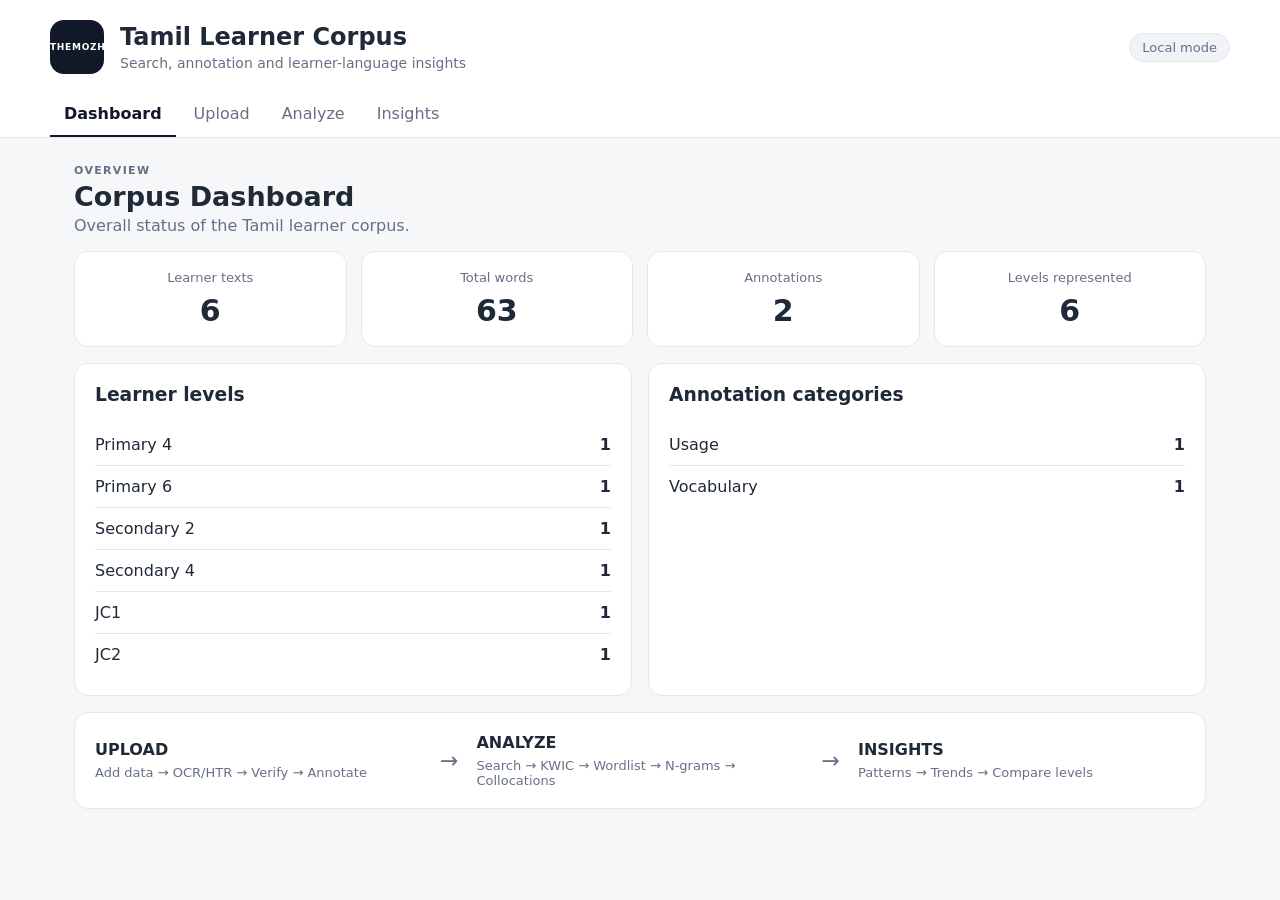
==== index.html @ f44e3fbd "v0.16: frozen Tamil error detection (rules + validity + TamilVU ottru + MuRIL 4.0, gated, Sarvam ver" ====
<!DOCTYPE html>
<html lang="en">
<head>
  <meta charset="UTF-8" />
  <meta name="viewport" content="width=device-width, initial-scale=1.0" />
  <title>Themozhi Tamil Learner Corpus</title>
  <link rel="preconnect" href="https://fonts.googleapis.com" />
  <link rel="preconnect" href="https://fonts.gstatic.com" crossorigin />
  <link rel="stylesheet" href="https://fonts.googleapis.com/css2?family=Noto+Sans+Tamil:wght@400;600;700&display=swap" />
  <link rel="stylesheet" href="style.css" />
</head>
<body>
  <header class="topbar">
    <div class="brandblock">
      <div class="brand">THEMOZHI</div>
      <div>
        <h1>Tamil Learner Corpus</h1>
        <p>Search, annotation and learner-language insights</p>
      </div>
      <div id="accountArea" class="account-area"></div>
    </div>

    <nav class="mainnav">
      <button class="navbtn active" data-section="dashboard">Dashboard</button>
      <button class="navbtn" data-section="upload">Upload</button>
      <button class="navbtn" data-section="analyze">Analyze</button>
      <button class="navbtn" data-section="insights">Insights</button>
    </nav>
  </header>

  <main class="container">
    <!-- DASHBOARD -->
    <section id="dashboard" class="page active">
      <div class="pagehead">
        <div>
          <div class="eyebrow">OVERVIEW</div>
          <h2>Corpus Dashboard</h2>
          <p class="subtext">Overall status of the Tamil learner corpus.</p>
        </div>
      </div>

      <div class="stats-grid">
        <div class="card centered-card"><span>Learner texts</span><strong id="statDocs">0</strong></div>
        <div class="card centered-card"><span>Total words</span><strong id="statWords">0</strong></div>
        <div class="card centered-card"><span>Annotations</span><strong id="statAnnotations">0</strong></div>
        <div class="card centered-card"><span>Levels represented</span><strong id="statLevels">0</strong></div>
      </div>

      <div class="two-col">
        <div class="panel">
          <h3>Learner levels</h3>
          <div id="levelBreakdown"></div>
        </div>
        <div class="panel">
          <h3>Annotation categories</h3>
          <div id="annotationBreakdown"></div>
        </div>
      </div>

      <div class="workflow panel">
        <div><strong>UPLOAD</strong><span>Add data → OCR/HTR → Verify → Annotate</span></div>
        <div class="arrow">→</div>
        <div><strong>ANALYZE</strong><span>Search → KWIC → Wordlist → N-grams → Collocations</span></div>
        <div class="arrow">→</div>
        <div><strong>INSIGHTS</strong><span>Patterns → Trends → Compare levels</span></div>
      </div>
    </section>

    <!-- UPLOAD -->
    <section id="upload" class="page">
      <div class="pagehead">
        <div>
          <div class="eyebrow">ADD DATA</div>
          <h2>Upload Learner Material</h2>
          <p class="subtext">Build a corpus record through metadata, OCR/HTR, verification and annotation.</p>
        </div>
        <div class="draft-save-tools">
          <span id="draftSaveStatus" class="draft-save-status">Autosave ready</span>
          <button id="draftSaveNowBtn" type="button">Save draft now</button>
        </div>
      </div>

      <div id="uploadGate" class="upload-gate hidden"></div>

      <div class="pipeline" id="uploadPipeline">
        <button class="pipe-step active" type="button" data-upload-step="1">1. Upload</button>
        <button class="pipe-step" type="button" data-upload-step="2">2. OCR / HTR</button>
        <button class="pipe-step" type="button" data-upload-step="3">3. Transcription Review</button>
        <button class="pipe-step" type="button" data-upload-step="4">4. Error Annotation</button>
        <button class="pipe-step" type="button" data-upload-step="5">5. Save Record</button>
      </div>

      <div class="panel upload-step-panel active" data-upload-panel="1">
        <div class="step-heading">
          <div>
            <h3>1. Script and details</h3>
            <p class="subtext">Only the fields marked <span class="req">*</span> are needed to start. Everything else can be added later, even after saving.</p>
          </div>
        </div>

        <div id="draftResumePanel" class="draft-resume-panel hidden">
          <div>
            <strong>You have an unfinished script on this browser</strong>
            <div id="draftResumeSummary" class="small"></div>
          </div>
          <div class="draft-resume-actions">
            <button id="resumeDraftBtn" type="button" class="primary-btn">Resume where I left off</button>
            <button id="discardDraftBtn" type="button">Discard it</button>
          </div>
        </div>

        <div class="u1-grid">
          <div class="u1-form">
            <section class="u1-section">
              <h4>Learner script <span class="req">*</span></h4>
              <label class="u1-drop" id="uploadDrop" data-field="file">
                <input id="uploadFile" type="file" accept=".txt,.json,.pdf,.png,.jpg,.jpeg,.tif,.tiff,.docx" />
                <span class="u1-drop-icon" aria-hidden="true">⇪</span>
                <span class="u1-drop-main">Drop the scanned script here, or <u>choose a file</u></span>
                <span class="u1-drop-sub small">One learner's script per upload. PDF (all pages), JPG/PNG/TIFF, DOCX or TXT</span>
              </label>
              <div class="field-error" data-error-for="file"></div>
            </section>

            <section class="u1-section">
              <h4>About the script</h4>
              <div class="form-grid u1-three">
                <label data-field="level">
                  <span>Learner level <span class="req">*</span></span>
                  <select id="uploadLevel">
                    <option value="">Choose…</option>
                    <option value="P4">Primary 4</option>
                    <option value="P6">Primary 6</option>
                    <option value="SEC2">Secondary 2</option>
                    <option value="SEC4">Secondary 4</option>
                    <option value="JC1">JC1</option>
                    <option value="JC2">JC2</option>
                  </select>
                  <span class="field-error" data-error-for="level"></span>
                </label>
                <label data-field="year">
                  <span>Year written <span class="req">*</span></span>
                  <input id="uploadYear" type="number" min="2000" max="2100" value="2026" />
                  <span class="field-error" data-error-for="year"></span>
                </label>
                <label data-field="task">
                  <span>Task type <span class="req">*</span></span>
                  <select id="uploadTask">
                    <option value="">Choose…</option>
                    <option>Composition</option>
                    <option>Situational Writing</option>
                    <option>Narrative</option>
                    <option>Argumentative Writing</option>
                    <option>Reflective Writing</option>
                    <option>Expository Writing</option>
                  </select>
                  <span class="field-error" data-error-for="task"></span>
                </label>
              </div>
              <label class="u1-id" data-field="id">
                <span>Record ID <span class="small muted">(created for you, and used as the file name when stored)</span></span>
                <span class="u1-id-row">
                  <input id="uploadDocId" type="text" spellcheck="false" autocomplete="off" placeholder="Filled in once level, year and task are chosen" />
                  <button id="uploadNewIdBtn" type="button" class="text-button">Suggest ID</button>
                </span>
                <span class="field-error" data-error-for="id"></span>
              </label>
            </section>

            <details class="u1-section u1-optional" id="uploadOptional">
              <summary><strong>Optional details</strong> <span class="small muted">— useful for analysis, can be added later</span></summary>
              <div class="form-grid">
                <label>
                  <span>School code <span class="info-inline" title="A short code your team assigns, e.g. SCH-A. Never the school's name.">?</span></span>
                  <input id="uploadSchoolCode" type="text" spellcheck="false" placeholder="e.g. SCH-A" />
                </label>
                <label>
                  <span>Learner code <span class="info-inline" title="A pseudonymous code (e.g. L017) that lets you link several scripts by the same learner over time. The key linking codes to real names must be kept outside this app.">?</span></span>
                  <input id="uploadLearnerCode" type="text" spellcheck="false" placeholder="e.g. L017 (never the name)" />
                </label>
                <label>
                  <span>Topic</span>
                  <input id="uploadTopic" type="text" placeholder="e.g. School, Family, Environment" />
                </label>
                <label>
                  <span>Learner's own title</span>
                  <input id="uploadTitle" class="tamil" type="text" placeholder="The title the learner wrote, if any" />
                </label>
                <label class="full">
                  <span>Task prompt / question given to the learners
                    <span class="info-inline" title="The exact question or instruction the learners answered. Scripts written to the same prompt can be compared fairly, because the topic vocabulary is the same.">?</span></span>
                  <input id="uploadPrompt" class="tamil" type="text" placeholder="e.g. ‘உனக்கு மறக்க முடியாத ஒரு நாள்’ பற்றி ஒரு கட்டுரை எழுதுக." />
                </label>
                <label>
                  <span>Source type</span>
                  <select id="uploadSourceType">
                    <option value="auto">Detect automatically</option>
                    <option value="handwritten">Handwritten</option>
                    <option value="printed">Printed / typed scan</option>
                    <option value="digital">Digital text</option>
                  </select>
                </label>
              </div>
            </details>

            <label class="check-row u1-consent" data-field="consent">
              <input id="uploadConsent" type="checkbox" />
              <span>I confirm this script may be used for the corpus, and that <strong>no learner name or other identifying detail</strong> will go into the record. <span class="req">*</span>
                <span class="small muted">If a name is written on the page, exclude that line in Transcription Review.</span></span>
            </label>
            <div class="field-error" data-error-for="consent"></div>

            <div id="uploadPreview" class="upload-preview empty">No file selected yet.</div>

            <div class="step-actions right">
              <button id="uploadToProcess" type="button" class="primary-btn">Process script →</button>
            </div>
          </div>

          <aside class="u1-guide">
            <h4>Before you upload</h4>
            <ol>
              <li><strong>No names, anywhere.</strong> Not in the ID, file name, title or codes. The record is identified only by its record ID.</li>
              <li><strong>One learner per upload.</strong> Put all pages of one script into a single PDF, in order.</li>
              <li><strong>Clear scans.</strong> Flat page, whole page in view, about 300 dpi, no shadows. Crossed-out words are detected and left out automatically.</li>
              <li><strong>IDs are never reused.</strong> Each record gets a readable ID (<code>LEVEL-YEAR-TASK-NNN</code>) plus a hidden unique key. You'll be warned if the ID or the same file was saved before.</li>
              <li><strong>You can stop at any time.</strong> Work saves automatically in this browser. Come back to this page later, on the same computer and browser, and choose <em>Resume where I left off</em>.</li>
            </ol>
            <div class="u1-guide-foot small">
              <strong>Required:</strong> script file, level, year, task type and the confirmation.<br>
              <strong>Stored as:</strong> <code id="uploadStoragePath">corpus/2026/P6/P6-2026-COMP-001/</code>
            </div>
          </aside>
        </div>
      </div>

      <div class="panel upload-step-panel" data-upload-panel="2">
        <div class="step-heading">
          <div>
            <h3>2. OCR / Handwriting recognition</h3>
            <p class="subtext">The document is processed one page at a time. Completed pages become available for transcription review immediately while later pages continue processing. Sarvam is the primary OCR; Google Vision provides an independent reading; Surya supplies line geometry.</p>
          </div>
          <span id="processingRoute" class="status-pill">Awaiting file</span>
        </div>

        <div class="processing-grid">
          <div>
            <h4>Source preview</h4>
            <div id="sourcePreview" class="source-preview empty">No document selected.</div>
          </div>
          <div>
            <h4>Recognition result</h4>
            <div id="recognitionImportStatus" class="recognition-status empty">Recognition has not started.</div>
            <div id="ocrProgress" class="ocr-progress hidden">
              <div class="ocr-progress-head">
                <div id="ocrSpinner" class="ocr-spinner" aria-hidden="true"></div>
                <div>
                  <strong id="ocrProgressTitle">Preparing document…</strong>
                  <div id="ocrProgressDetail" class="small">Determining page count.</div>
                </div>
                <div id="ocrProgressCount" class="ocr-progress-count">0 / 0</div>
              </div>
              <div class="ocr-progress-track" aria-label="OCR page progress">
                <div id="ocrProgressFill" class="ocr-progress-fill" style="width:0%"></div>
              </div>
              <div id="ocrPageStatusList" class="ocr-page-status-list"></div>
              <div class="small ocr-progress-note">Completed pages can be reviewed before the whole document finishes.</div>
            </div>
            <button id="retryOcrBtn" type="button" class="hidden">Retry recognition</button>
            <details class="machine-fallback">
              <summary>Developer fallback</summary>
              <label class="recognition-import">
                Import transcription review JSON
                <input id="recognitionJsonFile" type="file" accept=".json,application/json" />
              </label>
              <textarea id="machineText" class="tamil transcription-box compact" placeholder="Manual machine transcription fallback"></textarea>
            </details>
            <div class="small">Raw OCR remains unchanged. Corrections are stored only as verified transcription during Stage 3.</div>
          </div>
        </div>

        <div class="step-actions">
          <button type="button" data-prev-step="1">← Back</button>
          <button id="uploadToVerify" type="button" class="primary-btn">Review ready pages →</button>
        </div>
      </div>

      <div class="panel upload-step-panel" data-upload-panel="3">
        <div class="step-heading">
          <div>
            <h3>3. Transcription Review</h3>
            <p class="subtext">Clear OCR (both engines agree, good confidence) goes straight into the transcript. Review only the flagged words and regions. Correct what the OCR misread; keep the learner's own mistakes. Those are annotated in Stage 4.</p>
          </div>
          <span id="reviewProgress" class="status-pill">Awaiting recognition</span>
        </div>

        <div id="structuredReviewMode" class="structured-review s3 hidden">
          <div class="s3-bar">
            <div class="s3-bar-nav">
              <button id="reviewPrevPage" type="button">← Previous</button>
              <strong id="reviewPageLabel">Page 1</strong>
              <button id="reviewNextPage" type="button">Next →</button>
            </div>
            <div id="reviewSummary" class="s3-summary small"></div>
          </div>

          <div class="s3-grid">
            <section class="s3-panel s3-scan" aria-label="Original scan">
              <header class="s3-panel-head"><strong>Original scan</strong><span class="small">click a region to jump to it</span>
                <div class="s3-zoom" role="group" aria-label="Zoom">
                  <button id="reviewZoomOut" type="button" aria-label="Zoom out">−</button>
                  <button id="reviewZoomFit" type="button">Fit</button>
                  <button id="reviewZoomIn" type="button" aria-label="Zoom in">+</button>
                </div></header>
              <div id="reviewPageViewport" class="review-page-viewport">
                <div id="reviewPageStage" class="review-page-stage">
                  <div class="empty">A processed page preview will appear here.</div>
                </div>
              </div>
            </section>

            <section class="s3-panel s3-transcript-col" aria-label="Transcribed text">
              <header class="s3-panel-head">
                <strong>Transcribed text</strong>
                <div class="seg">
                  <button type="button" data-transcript-view="page" class="active">Current page</button>
                  <button type="button" data-transcript-view="document">Full document</button>
                  <button type="button" data-transcript-view="edit" title="Edit saved text, or type the whole page">✎ Edit</button>
                </div>
                <button id="s3CopyBtn" type="button" class="text-button">Copy</button>
              </header>
              <div id="s3TranscriptMeta" class="s3-meta small"></div>
              <div id="s3Transcript" class="s3-transcript tamil"></div>
              <footer class="s3-panel-foot small">
                <label class="check-row inline"><input id="s3ShowExcluded" type="checkbox" /> <span>Show excluded text &amp; crossed-out words</span></label>
                <span class="s3-legend"><mark class="t-issue open">needs review</mark> <mark class="t-issue resolved corrected">OCR corrected</mark></span>
              </footer>
            </section>

            <aside class="s3-panel s3-rail-col" aria-label="Review">
              <header class="s3-panel-head">
                <div class="seg small-seg">
                  <button type="button" data-review-mode="exceptions" class="active">Exceptions</button>
                  <button type="button" data-review-mode="all">Review all OCR regions</button>
                </div>
              </header>
              <div id="s3Rail" class="s3-rail"></div>
            </aside>
          </div>
        </div>

        <div id="simpleReviewMode" class="processing-grid">
          <div>
            <h4>Source preview</h4>
            <div id="simpleVerifySourcePreview" class="source-preview empty">No document selected.</div>
          </div>
          <div>
            <h4>Verified learner text</h4>
            <textarea id="verifiedText" class="tamil transcription-box" placeholder="Verified learner transcription"></textarea>
            <label class="check-row">
              <input id="verificationChecked" type="checkbox" />
              <span>I have checked this transcription against the source.</span>
            </label>
          </div>
        </div>

        <div class="step-actions">
          <button type="button" data-prev-step="2">← Back</button>
          <button id="uploadToAnnotate" type="button" class="primary-btn">Continue to error annotation →</button>
        </div>
      </div>

      <div class="panel upload-step-panel" data-upload-panel="4">
        <div class="step-heading">
          <div>
            <h3>4. Error Detection & Annotation</h3>
            <p class="subtext">Each underlying error appears once, with every detector's evidence. Types use the same Tamil taxonomy for automatic and manual tags. Reject as <em>Not an error</em> or <em>OCR error</em> so transcription mistakes never count as learner errors.</p>
          </div>
          <span id="annotationStatus" class="status-pill">Awaiting detection</span>
        </div>

        <div class="annotation-ai-toolbar s4-toolbar">
          <button id="runErrorDetectionBtn" type="button" class="primary-btn">Run error detection</button>
          <button id="runDiscoveryBtn" type="button" title="Open-ended AI search for errors the Tamil checks may miss (word choice, missing words). Lower confidence — review each one.">Ask AI for more (possible errors)</button>
          <span id="errorDetectionStatus" class="small">No automatic scan run yet.</span>
        </div>
        <div id="s4StaleBanner" class="s4-stale hidden"></div>
        <div class="s4-legend small" aria-label="Colour key">
          <span class="lg-title">Colour key</span>
          <span class="lg g-ezhuthu">எழுத்தியல்</span><span class="lg g-sol">சொல்லியல்</span>
          <span class="lg g-ilakkanam">இலக்கணம்</span><span class="lg g-nadai">வாக்கிய/எழுத்து நடை</span>
          <span class="lg-sep"></span>
          <span class="lg s-pending">dashed = pending</span><span class="lg s-accepted">solid = accepted</span>
        </div>

        <div class="s4-grid">
          <section class="s4-textcol">
            <div class="s4-textpair">
              <div class="s4-textbox">
                <header><strong>Original learner text</strong><span class="small">select words to annotate</span></header>
                <div id="s4Original" class="tamil s4-body"></div>
              </div>
              <div class="s4-textbox">
                <header><strong>Corrected / annotated text</strong>
                  <label class="check-row inline small"><input id="s4PreviewPending" type="checkbox" /> <span>preview pending</span></label></header>
                <div id="s4Corrected" class="tamil s4-body"></div>
              </div>
            </div>
            <div id="s4SelectionTools" class="s4-seltools hidden">
              <span class="tamil s4-sel-text"></span>
              <button id="s4AddError" type="button" class="primary-btn">+ Add error</button>
            </div>
          </section>

          <aside class="s4-cardcol">
            <div class="s4-filters seg">
              <button type="button" data-a-filter="all" class="active">All <span>0</span></button>
              <button type="button" data-a-filter="pending">Pending <span>0</span></button>
              <button type="button" data-a-filter="accepted">Accepted <span>0</span></button>
              <button type="button" data-a-filter="rejected">Rejected <span>0</span></button>
            </div>
            <div id="errorCandidateList" class="s4-cards"></div>
          </aside>
        </div>

        <div class="step-actions">
          <button type="button" data-prev-step="3">← Back</button>
          <button id="uploadToReview" type="button" class="primary-btn">Check &amp; save record →</button>
        </div>
      </div>

      <div class="panel upload-step-panel" data-upload-panel="5">
        <div id="recordSaveView">
          <div class="step-heading">
            <div>
              <h3>5. Check and save the record</h3>
              <p class="subtext">A last look before saving. You can still go back and change anything, and saving again later updates the same record.</p>
            </div>
          </div>
          <div id="recordReview"></div>
          <div class="step-actions">
            <button type="button" data-prev-step="4">← Back to annotation</button>
            <button id="saveRecordBtn" type="button" class="primary-btn">Save record ✓</button>
          </div>
        </div>

        <div id="recordSavedView" class="hidden">
          <div class="saved-card">
            <div class="saved-tick" aria-hidden="true">✓</div>
            <h3>Record saved</h3>
            <div id="savedRecordId" class="saved-id"></div>
            <div id="savedRecordSummary" class="saved-stats"></div>
            <p id="savedRecordWhere" class="small saved-where"></p>
            <div class="saved-actions">
              <button id="resetUploadBtn" type="button" class="primary-btn">Start the next script →</button>
              <button id="downloadRecordBtn" type="button">Download record (JSON)</button>
              <button id="copyRecordBtn" type="button">Copy JSON</button>
              <button type="button" data-prev-step="4" class="text-button">Go back and edit this record</button>
            </div>
            <details class="saved-list">
              <summary>Records saved on this computer <span id="savedRecordCount" class="small muted"></span></summary>
              <div id="savedRecordList"></div>
              <button id="downloadAllRecordsBtn" type="button" class="text-button">Download all as one JSON file</button>
            </details>
          </div>
        </div>
      </div>
    </section>

    <!-- ANALYZE -->
    <section id="analyze" class="page">
      <div class="pagehead">
        <div>
          <div class="eyebrow">EXAMINE DATA</div>
          <h2>Analyze</h2>
          <p class="subtext">Search and investigate learner texts directly.</p>
        </div>
      </div>

      <div class="level-tabs" id="analyzeLevelTabs">
        <button class="levelbtn active" data-level="">Overall</button>
        <button class="levelbtn" data-level="P4">P4</button>
        <button class="levelbtn" data-level="P6">P6</button>
        <button class="levelbtn" data-level="SEC2">Sec 2</button>
        <button class="levelbtn" data-level="SEC4">Sec 4</button>
        <button class="levelbtn" data-level="JC1">JC1</button>
        <button class="levelbtn" data-level="JC2">JC2</button>
      </div>

      <div class="mini-stats">
        <div class="centered-card"><span>Learner texts</span><strong id="analyzeDocs">0</strong></div>
        <div class="centered-card"><span>Total words</span><strong id="analyzeWords">0</strong></div>
        <div class="centered-card"><span>Annotations</span><strong id="analyzeAnnotations">0</strong></div>
      </div>

      <div class="mode-banner" id="analyzeModeBanner">
        <strong>Corpus View</strong>
        <span>Showing the selected corpus or learner level as a whole.</span>
      </div>

      <div class="tool-tabs">
        <div class="tool-wrap">
          <button class="toolbtn active" data-tool="search">Search</button>
          <button class="info-btn" type="button" aria-label="About Search" data-tip="Find learner texts that contain the entered word or phrase. Without a search term, all texts in the selected corpus or level are shown.">i</button>
        </div>

        <div class="tool-wrap">
          <button class="toolbtn" data-tool="kwic">Concordance (KWIC)</button>
          <button class="info-btn" type="button" aria-label="About Concordance" data-tip="Key Word in Context. Enter a word or phrase to see every occurrence with the surrounding text before and after it. A search term is required.">i</button>
        </div>

        <div class="tool-wrap">
          <button class="toolbtn" data-tool="wordlist">Wordlist</button>
          <button class="info-btn" type="button" aria-label="About Wordlist" data-tip="Lists word frequency in the selected corpus or level. If you enter a search term, Wordlist shows that term's frequency, percentage of the selected corpus, and occurrences per 1,000 words.">i</button>
        </div>

        <div class="tool-wrap">
          <button class="toolbtn" data-tool="ngrams">N-grams</button>
          <button class="info-btn" type="button" aria-label="About N-grams" data-tip="Shows recurring consecutive 2-word and 3-word sequences. Without a search term, the most frequent sequences are shown. With a search term, only sequences containing that term are shown.">i</button>
        </div>

        <div class="tool-wrap">
          <button class="toolbtn" data-tool="collocations">Collocations</button>
          <button class="info-btn" type="button" aria-label="About Collocations" data-tip="Shows words that frequently occur near the searched word or phrase. This helps identify associated vocabulary and usage patterns. A search term is required.">i</button>
        </div>

        <div class="tool-wrap">
          <button class="toolbtn" data-tool="texts">Texts</button>
          <button class="info-btn" type="button" aria-label="About Texts" data-tip="Browse learner texts in the selected corpus or level. With a search term, only texts containing that term are shown.">i</button>
        </div>

        <div class="tool-wrap">
          <button class="toolbtn" data-tool="annotations">Annotations</button>
          <button class="info-btn" type="button" aria-label="About Annotations" data-tip="Browse linguistic or learner-error annotations. With a search term, annotations from matching texts are shown.">i</button>
        </div>

        <div class="tool-wrap">
          <button class="toolbtn" data-tool="texttypes">Text Type Analysis</button>
          <button class="info-btn" type="button" aria-label="About Text Type Analysis" data-tip="Shows the distribution of texts and words across writing or task types. With a search term, it shows where that term occurs most across text types.">i</button>
        </div>
      </div>

      <div class="panel">
        <div class="searchbar">
          <input id="analyzeSearch" type="search" placeholder="Search Tamil word or phrase..." />
          <button id="analyzeClear" type="button">Clear</button>
        </div>

        <div id="termSummary" class="term-summary"></div>
        <div id="analyzeOutput"></div>
      </div>
    </section>

    <!-- INSIGHTS -->
    <section id="insights" class="page">
      <div class="pagehead">
        <div>
          <div class="eyebrow">FIND PATTERNS</div>
          <h2>Insights</h2>
          <p class="subtext">Patterns, trends, comparisons and statistics derived from the corpus.</p>
        </div>
      </div>

      <div class="level-tabs" id="insightLevelTabs">
        <button class="levelbtn active" data-level="">Overall</button>
        <button class="levelbtn" data-level="P4">P4</button>
        <button class="levelbtn" data-level="P6">P6</button>
        <button class="levelbtn" data-level="SEC2">Sec 2</button>
        <button class="levelbtn" data-level="SEC4">Sec 4</button>
        <button class="levelbtn" data-level="JC1">JC1</button>
        <button class="levelbtn" data-level="JC2">JC2</button>
      </div>

      <div class="tool-tabs">
        <div class="tool-wrap">
          <button class="insightbtn active" data-insight="overview">Overview</button>
          <button class="info-btn" type="button" aria-label="About Insights Overview" data-tip="Summarises the size and composition of the selected corpus or learner level.">i</button>
        </div>
        <div class="tool-wrap">
          <button class="insightbtn" data-insight="trends">Trends</button>
          <button class="info-btn" type="button" aria-label="About Trends" data-tip="Shows how selected measures change across learner levels.">i</button>
        </div>
        <div class="tool-wrap">
          <button class="insightbtn" data-insight="distribution">Distribution</button>
          <button class="info-btn" type="button" aria-label="About Distribution" data-tip="Shows how annotations or other features are distributed within the selected corpus.">i</button>
        </div>
        <div class="tool-wrap">
          <button class="insightbtn" data-insight="compare">Compare Levels</button>
          <button class="info-btn" type="button" aria-label="About Compare Levels" data-tip="Compares normalised measures across P4, P6, Secondary 2, Secondary 4, JC1 and JC2.">i</button>
        </div>
        <div class="tool-wrap">
          <button class="insightbtn" data-insight="errors">Error Patterns</button>
          <button class="info-btn" type="button" aria-label="About Error Patterns" data-tip="Summarises recurring learner-error or annotation categories in the selected corpus.">i</button>
        </div>
        <div class="tool-wrap">
          <button class="insightbtn" data-insight="vocabulary">Vocabulary</button>
          <button class="info-btn" type="button" aria-label="About Vocabulary" data-tip="Summarises vocabulary size, word diversity and the most frequent word forms.">i</button>
        </div>
      </div>

      <div class="panel">
        <div id="insightOutput"></div>
      </div>
    </section>
  </main>

  <dialog id="teamDialog" class="team-dialog">
    <div class="dialog-head">
      <div>
        <div class="eyebrow">TEAM</div>
        <h2>Team members</h2>
        <p class="small muted">People on this list can sign in with Google, upload scripts and save records. Admins can also invite people and download backups.</p>
      </div>
      <button id="teamClose" class="icon-button" aria-label="Close">×</button>
    </div>
    <form id="teamAddForm" class="team-add">
      <input id="teamEmail" type="email" placeholder="colleague@gmail.com" required />
      <select id="teamRole"><option value="annotator">Annotator</option><option value="admin">Admin</option></select>
      <button type="submit" class="primary-btn">Invite</button>
    </form>
    <div id="teamList"></div>
  </dialog>

  <dialog id="docDialog">
    <div class="dialog-head">
      <div>
        <div class="eyebrow" id="dialogId"></div>
        <h2 id="dialogTitle"></h2>
      </div>
      <button id="closeDialog" class="icon-button" aria-label="Close">×</button>
    </div>

    <div id="dialogMeta" class="meta-row"></div>
    <div id="dialogTopic" class="metadata-block"></div>

    <h3>Learner text</h3>
    <div id="dialogText" class="tamil learner-text"></div>

    <h3>Annotations</h3>
    <div id="dialogAnnotations"></div>
  </dialog>

  <script src="config.js"></script>
  <script src="cloud.js"></script>
  <script src="taxonomy.js"></script>
  <script src="stage3.js"></script>
  <script src="stage4.js"></script>
  <script src="app.js"></script>
</body>
</html>
---- style.css ----
* { box-sizing: border-box; }

/* Tamil text face: Anjal InaiMathi when the computer has it (InaiMathi ships with macOS).
   Everyone else gets Noto Sans Tamil, loaded from Google Fonts in index.html, so every PC
   shows a clean Tamil font; Nirmala UI / Latha (built into Windows) only if even that fails. */
@font-face {
  font-family: "CorpusTamil";
  src:
    local("Anjal InaiMathi"),
    local("Anjal Inaimathi"),
    local("AnjalInaiMathi"),
    local("InaiMathi"),
    local("InaiMathi-Regular");
  font-display: swap;
}

:root {
  --bg: #f6f7f9;
  --surface: #ffffff;
  --text: #1f2937;
  --muted: #667085;
  --border: #e5e7eb;
  --soft: #f0f3f7;
  --dark: #111827;
  --tip: #111827;
}

body {
  margin: 0;
  font-family: Inter, ui-sans-serif, system-ui, -apple-system, BlinkMacSystemFont,
    "Segoe UI", sans-serif;
  background: var(--bg);
  color: var(--text);
}

.tamil,
.learner-text,
.snippet,
.kwic-left,
.kwic-key,
.kwic-right,
#analyzeSearch,
#dialogTitle {
  font-family: "CorpusTamil", "Anjal InaiMathi", "Anjal Inaimathi", "InaiMathi",
    "Noto Sans Tamil", "Nirmala UI", "Latha", sans-serif;
}

.topbar {
  background: var(--surface);
  border-bottom: 1px solid var(--border);
  padding: 20px 24px 0;
  position: sticky;
  top: 0;
  z-index: 10;
}

.brandblock {
  max-width: 1180px;
  margin: 0 auto;
  display: flex;
  gap: 16px;
  align-items: center;
}

.brand {
  width: 54px;
  height: 54px;
  border-radius: 14px;
  background: var(--dark);
  color: white;
  display: grid;
  place-items: center;
  font-size: 9px;
  font-weight: 800;
  letter-spacing: .08em;
}

h1 { margin: 0 0 4px; font-size: 24px; }
.topbar p { margin: 0; color: var(--muted); font-size: 14px; }

.mainnav {
  max-width: 1180px;
  margin: 18px auto 0;
  display: flex;
  gap: 4px;
}

.navbtn, .levelbtn, .toolbtn, .insightbtn {
  background: transparent;
  cursor: pointer;
}

.navbtn {
  border: 0;
  padding: 12px 14px;
  border-bottom: 2px solid transparent;
  border-radius: 0;
  color: var(--muted);
}

.navbtn.active {
  color: var(--dark);
  border-bottom-color: var(--dark);
  font-weight: 700;
}

.container { max-width: 1180px; margin: 0 auto; padding: 26px 24px 60px; }
.page { display: none; }
.page.active { display: block; }

.pagehead { margin-bottom: 16px; }
.pagehead h2 { margin: 4px 0; font-size: 27px; }
.subtext { margin: 0; color: var(--muted); }
.eyebrow { font-size: 11px; font-weight: 800; letter-spacing: .12em; color: var(--muted); }

.stats-grid {
  display: grid;
  grid-template-columns: repeat(4, 1fr);
  gap: 14px;
  margin-bottom: 16px;
}

.card, .panel, .mini-stats > div {
  background: var(--surface);
  border: 1px solid var(--border);
  border-radius: 14px;
}

.card { padding: 18px; }
.card span, .mini-stats span {
  display: block;
  color: var(--muted);
  font-size: 13px;
  margin-bottom: 8px;
}
.card strong { font-size: 30px; }

.centered-card {
  text-align: center;
}
.centered-card span,
.centered-card strong {
  text-align: center;
}

.panel { padding: 20px; margin-bottom: 16px; }
.panel h3 { margin-top: 0; }

.two-col { display: grid; grid-template-columns: 1fr 1fr; gap: 16px; }

.metric-row {
  display: grid;
  grid-template-columns: 1fr auto;
  gap: 12px;
  padding: 11px 0;
  border-top: 1px solid var(--border);
}
.metric-row:first-child { border-top: 0; }
.metric-row span:last-child { font-weight: 700; }

.workflow {
  display: grid;
  grid-template-columns: 1fr auto 1fr auto 1fr;
  gap: 18px;
  align-items: center;
}
.workflow div:not(.arrow) {
  display: flex;
  flex-direction: column;
  gap: 6px;
}
.workflow span { color: var(--muted); font-size: 13px; }
.arrow { color: var(--muted); font-size: 22px; }

.form-grid {
  display: grid;
  grid-template-columns: 1fr 1fr;
  gap: 14px;
}
.form-grid label {
  display: flex;
  flex-direction: column;
  gap: 7px;
  font-size: 13px;
  color: var(--muted);
}
.form-grid .full { grid-column: 1 / -1; }

input, select, button {
  font: inherit;
  border: 1px solid var(--border);
  border-radius: 9px;
  padding: 11px 12px;
  background: white;
}
button { cursor: pointer; }
button:hover { background: var(--soft); }

.pipeline {
  display: grid;
  grid-template-columns: repeat(5, 1fr);
  gap: 8px;
  margin: 20px 0;
}
.pipe-step {
  padding: 10px;
  border-radius: 9px;
  background: var(--soft);
  color: var(--muted);
  font-size: 13px;
  text-align: center;
}
.pipe-step.active { background: var(--dark); color: white; }

.upload-preview {
  padding: 18px;
  border: 1px dashed var(--border);
  border-radius: 10px;
}

.level-tabs, .tool-tabs {
  display: flex;
  gap: 7px;
  flex-wrap: wrap;
  margin-bottom: 14px;
}

.levelbtn, .toolbtn, .insightbtn {
  border: 1px solid var(--border);
  padding: 8px 11px;
}

.levelbtn.active, .toolbtn.active, .insightbtn.active {
  background: var(--dark);
  border-color: var(--dark);
  color: white;
}

.tool-wrap {
  display: inline-flex;
  align-items: center;
  gap: 4px;
  position: relative;
}

.info-btn {
  width: 22px;
  height: 22px;
  min-width: 22px;
  border-radius: 50%;
  border: 1px solid var(--border);
  padding: 0;
  display: inline-grid;
  place-items: center;
  font-size: 12px;
  font-weight: 800;
  color: var(--muted);
  background: white;
  cursor: help;
  position: relative;
}

.info-btn:hover,
.info-btn:focus {
  color: var(--dark);
  border-color: #98a2b3;
  background: white;
  outline: none;
}

.info-btn::after {
  content: attr(data-tip);
  position: absolute;
  z-index: 30;
  left: 50%;
  bottom: calc(100% + 10px);
  transform: translateX(-50%);
  width: 280px;
  max-width: 70vw;
  padding: 10px 12px;
  border-radius: 8px;
  background: var(--tip);
  color: white;
  font-weight: 400;
  font-size: 12px;
  line-height: 1.45;
  text-align: left;
  pointer-events: none;
  opacity: 0;
  visibility: hidden;
  transition: opacity .15s ease;
  box-shadow: 0 8px 24px rgba(0,0,0,.18);
}

.info-btn::before {
  content: "";
  position: absolute;
  z-index: 31;
  left: 50%;
  bottom: calc(100% + 4px);
  transform: translateX(-50%);
  border: 6px solid transparent;
  border-top-color: var(--tip);
  opacity: 0;
  visibility: hidden;
  transition: opacity .15s ease;
}

.info-btn:hover::after,
.info-btn:hover::before,
.info-btn:focus::after,
.info-btn:focus::before {
  opacity: 1;
  visibility: visible;
}

.mini-stats {
  display: grid;
  grid-template-columns: repeat(3, 1fr);
  gap: 12px;
  margin-bottom: 14px;
}
.mini-stats > div { padding: 14px; }
.mini-stats strong { font-size: 23px; }

.mode-banner {
  display: flex;
  gap: 8px;
  align-items: baseline;
  padding: 10px 12px;
  margin-bottom: 14px;
  border: 1px solid var(--border);
  border-radius: 10px;
  background: #fbfcfd;
}
.mode-banner span {
  color: var(--muted);
  font-size: 13px;
}

.searchbar {
  display: grid;
  grid-template-columns: 1fr auto;
  gap: 8px;
  margin-bottom: 14px;
}

.term-summary {
  margin: 0 0 18px;
}
.term-summary:empty { display: none; }

.term-summary-grid {
  display: grid;
  grid-template-columns: repeat(4, 1fr);
  gap: 10px;
  margin-bottom: 12px;
}
.term-stat {
  border: 1px solid var(--border);
  border-radius: 10px;
  padding: 12px;
  background: #fbfcfd;
  text-align: center;
}
.term-stat span {
  display: block;
  font-size: 12px;
  color: var(--muted);
  margin-bottom: 4px;
}
.term-stat strong { font-size: 20px; }

.breakdown-grid {
  display: grid;
  grid-template-columns: 1fr 1fr;
  gap: 12px;
}
.breakdown-box {
  border: 1px solid var(--border);
  border-radius: 10px;
  padding: 12px;
}
.breakdown-box h4 { margin: 0 0 8px; }
.breakdown-row {
  display: flex;
  justify-content: space-between;
  gap: 8px;
  padding: 6px 0;
  border-top: 1px solid var(--border);
}
.breakdown-row:first-of-type { border-top: 0; }

.result-item {
  border-top: 1px solid var(--border);
  padding: 15px 0;
}
.result-item:first-child { border-top: 0; }
.result-top { display: flex; justify-content: space-between; gap: 12px; }
.result-id { font-weight: 750; }

.meta-row { display: flex; gap: 7px; flex-wrap: wrap; margin: 8px 0 10px; }
.badge {
  background: var(--soft);
  border-radius: 999px;
  padding: 5px 9px;
  color: #475467;
  font-size: 12px;
}

.metadata-block {
  margin: 10px 0 18px;
  padding: 10px 12px;
  background: #fafafa;
  border: 1px solid var(--border);
  border-radius: 10px;
}
.metadata-block:empty { display: none; }

.snippet, .learner-text { font-size: 19px; line-height: 1.9; }

.kwic {
  display: grid;
  grid-template-columns: 1fr minmax(120px, auto) 1fr 125px;
  gap: 12px;
  border-top: 1px solid var(--border);
  padding: 11px 0;
  align-items: baseline;
  font-size: 17px;
}
.kwic-left { text-align: right; color: #475467; }
.kwic-key { text-align: center; font-weight: 800; }
.kwic-right { color: #475467; }
.kwic-meta { font-size: 12px; color: var(--muted); text-align: right; }

.table-wrap { overflow-x: auto; }
.table { width: 100%; border-collapse: collapse; min-width: 700px; }
.table th, .table td {
  border-bottom: 1px solid var(--border);
  padding: 10px 8px;
  text-align: left;
  vertical-align: top;
}
.table th { color: var(--muted); font-size: 12px; }

.annotation {
  border: 1px solid var(--border);
  border-radius: 10px;
  padding: 12px;
  margin: 10px 0;
}

.bar-row {
  display: grid;
  grid-template-columns: 160px 1fr 55px;
  gap: 10px;
  align-items: center;
  margin: 10px 0;
}
.bar-track { height: 10px; background: var(--soft); border-radius: 99px; overflow: hidden; }
.bar-fill { height: 100%; background: var(--dark); }

.insight-grid {
  display: grid;
  grid-template-columns: repeat(3, 1fr);
  gap: 12px;
}
.insight-card {
  border: 1px solid var(--border);
  border-radius: 12px;
  padding: 15px;
  text-align: center;
}
.insight-card span {
  display: block;
  color: var(--muted);
  font-size: 13px;
  text-align: center;
}
.insight-card strong {
  display: block;
  margin-top: 7px;
  font-size: 22px;
  text-align: center;
}

mark { background: #fff1a8; padding: 1px 2px; border-radius: 3px; }
.small { color: var(--muted); font-size: 13px; }
.empty { color: var(--muted); padding: 16px 0; }
.linkbtn { border: 0; padding: 0; background: transparent; text-decoration: underline; }

.require-search {
  text-align: center;
  padding: 30px 20px;
  border: 1px dashed var(--border);
  border-radius: 12px;
  background: #fbfcfd;
}
.require-search strong {
  display: block;
  margin-bottom: 6px;
}
.require-search span {
  color: var(--muted);
  font-size: 13px;
}

dialog {
  width: min(850px, 92vw);
  border: 0;
  border-radius: 14px;
  padding: 22px;
  box-shadow: 0 24px 70px rgba(0,0,0,.22);
}
dialog::backdrop { background: rgba(17,24,39,.45); }
.dialog-head { display: flex; justify-content: space-between; gap: 20px; }
.dialog-head h2 { margin: 2px 0 6px; }
.icon-button { border: 0; font-size: 28px; line-height: 1; padding: 2px 8px; }

@media (max-width: 850px) {
  .stats-grid, .two-col, .mini-stats, .insight-grid, .term-summary-grid, .breakdown-grid {
    grid-template-columns: repeat(2, 1fr);
  }
  .workflow { grid-template-columns: 1fr; }
  .arrow { transform: rotate(90deg); text-align: center; }
  .pipeline { grid-template-columns: 1fr; }
  .kwic { grid-template-columns: 1fr; gap: 3px; }
  .kwic-left, .kwic-key, .kwic-meta { text-align: left; }
}

@media (max-width: 560px) {
  .stats-grid, .two-col, .mini-stats, .insight-grid, .form-grid,
  .term-summary-grid, .breakdown-grid {
    grid-template-columns: 1fr;
  }
  .mainnav { overflow-x: auto; }
  .mode-banner { flex-direction: column; align-items: flex-start; }
}


/* Upload workflow v0.6 */
.pipeline button.pipe-step {
  border: 0;
}
.pipeline button.pipe-step:hover {
  background: var(--soft);
}
.pipeline button.pipe-step.active:hover {
  background: var(--dark);
}
.upload-step-panel { display: none; }
.upload-step-panel.active { display: block; }
.step-heading {
  display: flex;
  justify-content: space-between;
  gap: 16px;
  align-items: flex-start;
}
.step-heading h3 { margin-bottom: 4px; }
.status-pill {
  display: inline-block;
  padding: 6px 9px;
  border-radius: 999px;
  background: var(--soft);
  color: var(--muted);
  font-size: 12px;
  white-space: nowrap;
}
.processing-grid {
  display: grid;
  grid-template-columns: 1fr 1fr;
  gap: 16px;
  margin-top: 16px;
}
.processing-grid h4 { margin: 0 0 8px; }
.source-preview {
  min-height: 330px;
  border: 1px solid var(--border);
  border-radius: 10px;
  background: #fbfcfd;
  overflow: hidden;
  padding: 12px;
}
.source-preview img,
.source-preview iframe {
  width: 100%;
  height: 420px;
  object-fit: contain;
  border: 0;
  background: white;
}
.source-preview pre {
  margin: 0;
  white-space: pre-wrap;
  font: inherit;
}
.transcription-box {
  width: 100%;
  min-height: 360px;
  resize: vertical;
  font-size: 18px;
  line-height: 1.8;
}
.step-actions {
  display: flex;
  justify-content: space-between;
  gap: 10px;
  margin-top: 18px;
}
.step-actions.right { justify-content: flex-end; }
.wrap-actions { flex-wrap: wrap; }
.primary-btn {
  background: var(--dark);
  color: white;
  border-color: var(--dark);
}
.primary-btn:hover { background: #263041; }
.check-row {
  display: flex;
  gap: 8px;
  align-items: center;
  margin-top: 10px;
  color: var(--text);
  font-size: 13px;
}
.check-row input { width: auto; }
.annotation-draft-list { margin-top: 14px; }
.annotation-draft-item {
  border: 1px solid var(--border);
  border-radius: 10px;
  padding: 10px 12px;
  margin-top: 8px;
  display: grid;
  grid-template-columns: 1fr auto;
  gap: 12px;
}
.annotation-draft-item button {
  border: 0;
  padding: 4px 7px;
  align-self: start;
}
.record-review-grid {
  display: grid;
  grid-template-columns: 1fr 1fr;
  gap: 14px;
  margin-bottom: 16px;
}
.review-box {
  border: 1px solid var(--border);
  border-radius: 10px;
  padding: 13px;
}
.review-box h4 { margin: 0 0 8px; }
.review-json {
  max-height: 360px;
  overflow: auto;
  padding: 12px;
  border-radius: 10px;
  background: #111827;
  color: #f9fafb;
  white-space: pre-wrap;
  font-family: ui-monospace, SFMono-Regular, Menlo, Consolas, monospace;
  font-size: 12px;
}
@media (max-width: 850px) {
  .processing-grid, .record-review-grid { grid-template-columns: 1fr; }
}


/* Transcription Review v0.7 */
.hidden { display: none !important; }
.recognition-import {
  display: grid;
  gap: 7px;
  font-size: 13px;
  font-weight: 600;
}
.recognition-status {
  margin-top: 10px;
  padding: 11px 12px;
  border: 1px solid var(--border);
  border-radius: 9px;
  background: #fbfcfd;
}
.recognition-status.loaded { background: #eef7f0; }
.machine-fallback { margin-top: 12px; }
.machine-fallback summary { cursor: pointer; font-size: 13px; color: var(--muted); }
.transcription-box.compact { min-height: 170px; margin-top: 10px; }
.transcription-review-layout {
  display: grid;
  grid-template-columns: minmax(320px, 0.9fr) minmax(0, 1.25fr);
  gap: 18px;
  margin-top: 16px;
  align-items: start;
}
.review-source-column { min-width: 0; }
.sticky-preview { position: sticky; top: 92px; }
.review-legend {
  margin-top: 10px;
  display: grid;
  gap: 5px;
  padding: 10px 12px;
  border: 1px solid var(--border);
  border-radius: 9px;
  font-size: 12px;
  background: white;
}
.review-legend small { color: var(--muted); margin-top: 3px; }
.review-toolbar {
  display: flex;
  justify-content: space-between;
  align-items: center;
  gap: 10px;
  margin-bottom: 10px;
  position: sticky;
  top: 88px;
  z-index: 3;
  background: var(--bg, #fff);
  padding: 8px 0;
}
.line-review-list { display: grid; gap: 11px; }
.line-review-card {
  border: 1px solid var(--border);
  border-radius: 11px;
  padding: 13px;
  background: white;
}
.line-review-card.confirmed { border-color: #94c5a0; background: #fbfffc; }
.line-review-head {
  display: flex;
  justify-content: space-between;
  gap: 12px;
  align-items: flex-start;
  margin-bottom: 9px;
}
.line-review-head > div:first-child { display: flex; gap: 7px; align-items: center; flex-wrap: wrap; }
.review-signals { display: flex; gap: 6px; flex-wrap: wrap; justify-content: flex-end; font-size: 11px; color: var(--muted); }
.confidence-chip, .priority-chip {
  display: inline-block;
  border-radius: 999px;
  padding: 3px 7px;
  font-size: 10px;
  border: 1px solid var(--border);
}
.band-super_low { background: #fde8e8; border-color: #e9aaaa; }
.band-low { background: #fff0d3; border-color: #e7c680; }
.band-normal { background: #eef3f8; }
.band-high { background: #eaf5ed; border-color: #a9d0b2; }
.priority-high { background: #fde8e8; border-color: #e9aaaa; }
.priority-medium { background: #fff0d3; border-color: #e7c680; }
.priority-normal { background: #eef3f8; }
.line-flags { display: flex; gap: 5px; flex-wrap: wrap; margin-bottom: 8px; }
.line-flags span { background: #fff7dd; border-radius: 999px; padding: 2px 6px; font-size: 10px; }
.line-review-card label { display: block; font-size: 12px; font-weight: 600; margin: 8px 0 5px; }
.raw-transcription {
  padding: 9px 10px;
  border-radius: 8px;
  background: #f6f7f9;
  font-size: 17px;
  line-height: 1.65;
}
.line-verified {
  width: 100%;
  min-height: 82px;
  resize: vertical;
  font-size: 17px;
  line-height: 1.6;
}
.line-review-options {
  display: flex;
  flex-wrap: wrap;
  gap: 12px 18px;
  margin-top: 8px;
}
.line-review-options label { display: flex; align-items: center; gap: 6px; margin: 0; font-weight: 400; }
.line-review-options input { width: auto; }
@media (max-width: 980px) {
  .transcription-review-layout { grid-template-columns: 1fr; }
  .sticky-preview, .review-toolbar { position: static; }
}

/* v0.8 automatic OCR service */
.ocr-progress {
  display: flex;
  align-items: center;
  gap: 12px;
  margin: 12px 0;
  padding: 12px;
  border: 1px solid #d9d9d9;
  border-radius: 8px;
  background: #fafafa;
}
.ocr-progress.hidden { display: none; }
.ocr-spinner {
  width: 20px;
  height: 20px;
  border: 3px solid #ddd;
  border-top-color: #555;
  border-radius: 50%;
  animation: ocr-spin .8s linear infinite;
  flex: 0 0 auto;
}
@keyframes ocr-spin { to { transform: rotate(360deg); } }
.recognition-status.processing { background: #eef5ff; border-color: #bdd2f3; }
.recognition-status.error { background: #fff1f0; border-color: #efb5b1; color: #8b2722; }
button:disabled { opacity: .55; cursor: not-allowed; }


/* v0.9 — Sarvam + Google Vision review */
.google-transcription {
  background: #f7f9fc;
  border: 1px solid #d9e1ee;
  border-radius: 8px;
  padding: 10px 12px;
  margin-top: 6px;
}
.google-transcription.disagree {
  border-color: #d59b25;
  background: #fff8e8;
}
.model-disagree {
  font-weight: 700;
  text-decoration: underline;
  text-underline-offset: 2px;
}


/* v0.10 — page-by-page OCR with real progress */
.ocr-progress {
  display: block;
}
.ocr-progress-head {
  display: grid;
  grid-template-columns: auto 1fr auto;
  align-items: center;
  gap: 12px;
}
.ocr-progress-count {
  font-weight: 700;
  white-space: nowrap;
}
.ocr-progress-track {
  width: 100%;
  height: 10px;
  margin: 12px 0 10px;
  border-radius: 999px;
  background: #e5e7eb;
  overflow: hidden;
}
.ocr-progress-fill {
  height: 100%;
  width: 0;
  background: currentColor;
  opacity: .72;
  border-radius: inherit;
  transition: width .25s ease;
}
.ocr-page-status-list {
  display: grid;
  gap: 6px;
  max-height: 260px;
  overflow: auto;
  margin-top: 8px;
}
.ocr-page-row {
  display: grid;
  grid-template-columns: 12px auto 1fr auto;
  align-items: center;
  gap: 8px;
  padding: 7px 8px;
  border: 1px solid #e4e4e4;
  border-radius: 7px;
  background: #fff;
  font-size: 13px;
}
.ocr-page-dot {
  width: 9px;
  height: 9px;
  border-radius: 50%;
  background: #b9b9b9;
}
.ocr-page-row.status-processing .ocr-page-dot { background: #5677a8; }
.ocr-page-row.status-ready .ocr-page-dot { background: #4d8c5c; }
.ocr-page-row.status-failed .ocr-page-dot { background: #b34b43; }
.ocr-page-row.status-ready { border-color: #bcd8c2; }
.ocr-page-row.status-failed { border-color: #efb5b1; background: #fff7f6; }
.ocr-page-retry {
  padding: 4px 8px;
  font-size: 12px;
}
.ocr-progress-note {
  margin-top: 9px;
}
.ocr-spinner.hidden { display: none; }

@media (max-width: 700px) {
  .ocr-progress-head {
    grid-template-columns: auto 1fr;
  }
  .ocr-progress-count {
    grid-column: 2;
  }
  .ocr-page-row {
    grid-template-columns: 12px auto 1fr;
  }
  .ocr-page-retry {
    grid-column: 2 / 4;
    justify-self: start;
  }
}


/* =========================================================
   v0.11 — focused page review
   ========================================================= */
.review-page-nav {
  display: flex;
  align-items: center;
  gap: 8px;
  margin-bottom: 12px;
  flex-wrap: wrap;
}
.review-nav-spacer { flex: 1; }
.review-page-grid {
  display: grid;
  grid-template-columns: minmax(0, 1.1fr) minmax(340px, .9fr);
  gap: 18px;
  align-items: start;
}
.review-page-viewport {
  height: min(72vh, 820px);
  overflow: auto;
  border: 1px solid #d9dde5;
  border-radius: 10px;
  background: #eef1f5;
}
.review-page-stage {
  position: relative;
  margin: 0 auto;
  transition: width .15s ease;
}
.review-image-wrap {
  position: relative;
  width: 100%;
}
.review-image-wrap > img {
  display: block;
  width: 100%;
  height: auto;
}
.review-overlay {
  position: absolute;
  inset: 0;
  width: 100%;
  height: 100%;
}
.review-region {
  fill: rgba(48, 91, 147, .06);
  stroke: rgba(48, 91, 147, .32);
  stroke-width: 2;
  vector-effect: non-scaling-stroke;
  cursor: pointer;
}
.review-region:hover {
  fill: rgba(48, 91, 147, .15);
  stroke: rgba(48, 91, 147, .65);
}
.review-region.active {
  fill: rgba(221, 156, 31, .22);
  stroke: rgba(182, 113, 0, .95);
  stroke-width: 4;
}
.review-region.status-confirmed { fill: rgba(45, 130, 73, .06); }
.review-region.status-ignored { fill: rgba(120, 120, 120, .05); stroke-dasharray: 5 4; }
.review-help { margin-top: 8px; }

.active-review-card {
  border: 1px solid #d9dde5;
  border-radius: 10px;
  padding: 14px;
  background: #fff;
}
.active-review-head,
.candidate-head,
.chart-title-row {
  display: flex;
  justify-content: space-between;
  align-items: flex-start;
  gap: 10px;
}
.ocr-choice-grid {
  display: grid;
  grid-template-columns: 1fr 1fr;
  gap: 10px;
  margin: 14px 0;
}
.ocr-choice-grid.one-choice { grid-template-columns: 1fr; }
.ocr-choice {
  text-align: left;
  padding: 12px;
  min-height: 76px;
  border: 1px solid #cfd6e2;
  border-radius: 9px;
  background: #f8fafc;
}
.ocr-choice:hover { border-color: #8193ad; }
.choice-label {
  display: block;
  font-size: 11px;
  text-transform: uppercase;
  letter-spacing: .05em;
  margin-bottom: 7px;
  opacity: .65;
}
.review-correction-label { display: block; }
.review-correction {
  width: 100%;
  min-height: 88px;
  margin-top: 6px;
  resize: vertical;
}
.review-action-row {
  display: flex;
  gap: 8px;
  margin-top: 10px;
}
.review-item-details {
  margin-top: 12px;
  padding-top: 10px;
  border-top: 1px solid #eee;
  font-size: 12px;
  line-height: 1.6;
}
.text-button {
  border: 0;
  background: transparent;
  text-decoration: underline;
  padding: 4px;
}
.page-review-heading {
  display: flex;
  justify-content: space-between;
  margin: 18px 0 8px;
}
.page-review-queue {
  display: grid;
  gap: 6px;
  max-height: 300px;
  overflow: auto;
}
.page-review-item {
  display: grid;
  grid-template-columns: 28px 1fr auto;
  gap: 8px;
  align-items: center;
  text-align: left;
  padding: 8px 10px;
  border: 1px solid #e1e4e8;
  background: #fff;
  border-radius: 7px;
}
.page-review-item.active { border-color: #9a6a1b; box-shadow: 0 0 0 1px #9a6a1b inset; }
.page-review-item.status-confirmed { background: #f3faf5; }
.page-review-item.status-ignored { opacity: .65; text-decoration: line-through; }

/* =========================================================
   v0.11 — annotation candidates
   ========================================================= */
.annotation-source-panel {
  margin-bottom: 14px;
}
.annotation-source-text {
  width: 100%;
  min-height: 170px;
  margin-top: 6px;
}
.annotation-ai-toolbar {
  display: flex;
  gap: 12px;
  align-items: center;
  margin: 14px 0;
  flex-wrap: wrap;
}
.error-candidate-list {
  display: grid;
  gap: 10px;
}
.error-candidate {
  border: 1px solid #d9dde5;
  border-radius: 9px;
  padding: 12px;
  background: #fff;
}
.error-candidate.resolved { opacity: .68; }
.agreement-chip {
  display: inline-block;
  margin-left: 8px;
  padding: 2px 7px;
  border-radius: 999px;
  background: #e8f5eb;
  font-size: 11px;
}
.candidate-meta {
  display: grid;
  grid-template-columns: 190px 1fr;
  gap: 10px;
  margin-top: 10px;
}
.candidate-meta label {
  display: grid;
  gap: 4px;
  font-size: 12px;
}
.candidate-note { margin-top: 8px; }
.candidate-actions {
  display: flex;
  align-items: center;
  gap: 8px;
  margin-top: 10px;
  flex-wrap: wrap;
}
.manual-annotation-panel {
  margin-top: 16px;
  padding: 12px;
  border: 1px solid #e1e4e8;
  border-radius: 9px;
}

/* =========================================================
   v0.11 — illustrative Insights charts
   ========================================================= */
.insight-chart-grid {
  display: grid;
  grid-template-columns: 1fr;
  gap: 18px;
  margin-top: 20px;
}
.insight-chart-card {
  border: 1px solid #e1e4e8;
  border-radius: 10px;
  padding: 12px;
  background: #fff;
}
.insight-chart-card h3 { margin: 0 0 4px; }
.insight-svg-chart {
  display: block;
  width: 100%;
  height: auto;
  margin-top: 8px;
  overflow: visible;
}
.chart-track-svg { fill: rgba(110, 120, 135, .12); }
.chart-bar-svg { fill: currentColor; opacity: .65; }
.chart-line { stroke: currentColor; stroke-width: 3; }
.chart-point { fill: currentColor; }
.chart-axis { stroke: rgba(110, 120, 135, .35); stroke-width: 1; }
.chart-label { font-size: 13px; fill: currentColor; opacity: .78; }
.chart-value { font-size: 12px; fill: currentColor; font-weight: 700; }

@media (max-width: 900px) {
  .review-page-grid { grid-template-columns: 1fr; }
  .review-page-viewport { height: 58vh; }
}
@media (max-width: 620px) {
  .ocr-choice-grid,
  .candidate-meta { grid-template-columns: 1fr; }
}


/* =========================================================
   v0.11.2 — local autosave / resume
   ========================================================= */
.draft-save-tools {
  display: flex;
  gap: 8px;
  align-items: center;
  flex-wrap: wrap;
  justify-content: flex-end;
}
.draft-save-status {
  display: inline-flex;
  align-items: center;
  min-height: 32px;
  padding: 4px 9px;
  border-radius: 999px;
  border: 1px solid #d9dde5;
  background: #f7f8fa;
  font-size: 12px;
  white-space: nowrap;
}
.draft-save-status.saved {
  background: #f1f8f3;
  border-color: #bed8c5;
}
.draft-save-status.saving {
  background: #fff8e8;
  border-color: #e4cf9b;
}
.draft-save-status.error {
  background: #fff1f0;
  border-color: #e0b5b2;
}
.draft-save-status.muted {
  opacity: .75;
}
.draft-resume-panel {
  display: flex;
  justify-content: space-between;
  gap: 16px;
  align-items: center;
  padding: 13px 14px;
  margin-bottom: 16px;
  border: 1px solid #bfd0e5;
  border-radius: 10px;
  background: #f6f9fd;
}
.draft-resume-actions {
  display: flex;
  gap: 8px;
  flex-wrap: wrap;
  flex: 0 0 auto;
}
.draft-local-note {
  opacity: .72;
}
@media (max-width: 720px) {
  .draft-save-tools {
    justify-content: flex-start;
    margin-top: 8px;
  }
  .draft-resume-panel {
    align-items: flex-start;
    flex-direction: column;
  }
}


/* v0.11.3.1 — error engine diagnostics */
.engine-diagnostics {
  margin: -4px 0 12px;
}
.engine-diagnostics details {
  border: 1px solid #e1e4e8;
  border-radius: 8px;
  padding: 8px 10px;
  background: #fafbfc;
}
.engine-diagnostics pre {
  white-space: pre-wrap;
  word-break: break-word;
  margin: 8px 0 0;
  font-size: 11px;
}


/* v0.11.4 — multi-layer annotation evidence */
.candidate-evidence {
  margin-top: 9px;
  padding: 7px 9px;
  border-radius: 7px;
  background: rgba(110, 120, 135, .07);
}
.candidate-evidence summary {
  cursor: pointer;
  font-size: 12px;
}
.evidence-row {
  padding-top: 5px;
}

/* =========================================================
   v0.12 — Wide workspace, Stage 3 three-panel review,
   Stage 4 annotation workspace.
   Colour system: four Tamil error groups + one neutral for
   (dashed = pending, fill = accepted, strike = rejected).
   ========================================================= */
:root {
  --g-ezhuthu: #b7791f;   --g-ezhuthu-bg: #fdf3dc;
  --g-sol: #2f6aa8;       --g-sol-bg: #e5eefa;
  --g-ilakkanam: #b04a5a; --g-ilakkanam-bg: #f9e6e9;
  --g-nadai: #2f7d58;     --g-nadai-bg: #e2f3ea;
  --st-open: #d48a0c;     --st-open-bg: #fff1d6;
  --st-ok: #6b7280;
  --panel-h: max(520px, calc(100vh - 150px));
}

/* ---- 1. genuinely wide workspace (the real container is .container / .brandblock / .mainnav) ---- */
body.wide-workspace .container { max-width: none; width: 100%; padding: 18px clamp(12px, 1.4vw, 28px) 40px; }
body.wide-workspace .brandblock,
body.wide-workspace .mainnav { max-width: none; padding: 0 clamp(0px, 0.4vw, 8px); }
body.wide-workspace .upload-step-panel { padding: 16px clamp(12px, 1vw, 20px); }
body.wide-workspace .pipeline { margin: 12px 0 14px; }
body.wide-workspace .pagehead { margin-bottom: 6px; display: flex; align-items: center; justify-content: space-between; gap: 12px; }
body.wide-workspace .pagehead .eyebrow,
body.wide-workspace .pagehead .subtext { display: none; }
body.wide-workspace .pagehead h2 { font-size: 18px; margin: 0; }
body.wide-workspace .topbar { position: static; padding-top: 10px; }
body.wide-workspace .brand { width: 40px; height: 40px; border-radius: 11px; }
body.wide-workspace h1 { font-size: 19px; }
body.wide-workspace .mainnav { margin-top: 6px; }
body.wide-workspace .pipe-step { padding-top: 7px; padding-bottom: 7px; }
body.wide-workspace .step-heading .subtext { font-size: 13px; }

/* small segmented control */
.seg { display: inline-flex; border: 1px solid var(--border); border-radius: 9px; overflow: hidden; background: #fff; }
.seg button { border: 0; border-radius: 0; padding: 6px 10px; font-size: 13px; color: var(--muted); background: transparent; }
.seg button + button { border-left: 1px solid var(--border); }
.seg button.active { background: var(--dark); color: #fff; }
.seg button span { opacity: .75; margin-left: 3px; font-size: 12px; }
.small-seg button { font-size: 12px; padding: 5px 8px; }
.check-row.inline { display: inline-flex; margin: 0; align-items: center; gap: 6px; }
.check-row.inline input { padding: 0; }
kbd { font: 11px/1 ui-monospace, monospace; border: 1px solid var(--border); border-bottom-width: 2px; border-radius: 4px; padding: 1px 4px; background: #fff; }

/* ---- 2. Stage 3 layout: 40 / 38 / 22 ---- */
.s3-bar { display: flex; align-items: center; gap: 12px; flex-wrap: wrap; margin-bottom: 10px; }
.s3-bar-nav, .s3-bar-tools { display: flex; align-items: center; gap: 6px; }
.s3-bar button { padding: 7px 11px; }
.s3-summary { flex: 1; text-align: center; color: var(--muted); }
.s3-grid {
  display: grid;
  grid-template-columns: minmax(0, 40fr) minmax(0, 38fr) minmax(280px, 22fr);
  gap: 12px;
  align-items: stretch;
}
.s3-panel {
  display: flex; flex-direction: column; min-width: 0;
  height: var(--panel-h);
  border: 1px solid #dde3ea; border-radius: 12px; background: #fff; overflow: hidden;
}
.s3-panel-head { display: flex; align-items: center; gap: 10px; padding: 8px 12px; border-bottom: 1px solid var(--border); background: #fafbfc; }
.s3-panel-head strong { font-size: 13px; letter-spacing: .02em; }
.s3-panel-head .small { margin-left: auto; color: var(--muted); }
.s3-panel-head .text-button { margin-left: auto; }
.s3-panel-foot { display: flex; justify-content: space-between; align-items: center; gap: 8px; padding: 6px 12px; border-top: 1px solid var(--border); background: #fafbfc; }
.s3-scan .review-page-viewport { height: auto; flex: 1; border: 0; border-radius: 0; }

/* scan overlay states */
.review-region.clear { fill: rgba(107, 114, 128, .03); stroke: rgba(107, 114, 128, .22); }
.review-region.needs-review { fill: rgba(212, 138, 12, .10); stroke: rgba(212, 138, 12, .75); }
.review-region.excluded { fill: rgba(120, 120, 120, .10); stroke: rgba(120, 120, 120, .45); stroke-dasharray: 5 4; }
.review-region.active { fill: rgba(47, 106, 168, .12); stroke: rgba(47, 106, 168, .95); stroke-width: 3; }
.review-word-box { fill: none; stroke: #d48a0c; stroke-width: 3; vector-effect: non-scaling-stroke; pointer-events: none;
  animation: s3pulse 1.4s ease-in-out 2; }
@keyframes s3pulse { 50% { stroke-width: 6; } }

/* ---- 3. live transcript ---- */
.s3-meta { padding: 6px 12px; color: var(--muted); border-bottom: 1px solid #f0f2f5; }
.s3-transcript { flex: 1; overflow: auto; padding: 10px 14px 18px; font-size: 17px; line-height: 1.95; }
.t-page + .t-page { margin-top: 14px; border-top: 1px dashed var(--border); padding-top: 10px; }
.t-page-head { display: flex; justify-content: space-between; align-items: baseline; font-size: 12px; color: var(--muted); font-family: system-ui, sans-serif; margin-bottom: 2px; }
.t-page-head strong { color: var(--text); }
.t-page.status-reviewed .t-page-status { color: var(--g-nadai); }
.t-page.status-in_progress .t-page-status { color: var(--st-open); }
.t-page-body.muted { color: #8a93a3; }
.t-empty { color: var(--muted); font-style: italic; font-size: 14px; }
.t-line { padding: 0 6px; margin: 0 -6px; border-radius: 6px; cursor: pointer; white-space: pre-wrap; }
.t-line:hover { background: #f5f7fa; }
.t-line.active { background: #eef4fb; box-shadow: inset 3px 0 0 var(--g-sol); }
.t-line.excluded { color: #9aa1ad; text-decoration: line-through; font-size: 14px; }
mark.t-issue { background: transparent; color: inherit; border-radius: 3px; padding: 0 1px; cursor: pointer; }
mark.t-issue.open { background: var(--st-open-bg); box-shadow: inset 0 -2px 0 var(--st-open); }
mark.t-issue.resolved { box-shadow: inset 0 -1px 0 rgba(107, 114, 128, .35); }
mark.t-issue.resolved.corrected { box-shadow: inset 0 -2px 0 rgba(107, 114, 128, .7); background: #f3f4f6; }
mark.t-issue.active { outline: 2px solid var(--g-sol); outline-offset: 1px; }
.s3-legend mark { font-size: 12px; padding: 0 4px; }

/* ---- 4. compact review rail ---- */
.s3-rail { flex: 1; overflow: auto; padding: 8px; font-size: 14px; }
.rail-head { display: flex; flex-direction: column; gap: 2px; padding: 4px 4px 8px; }
.rail-head strong { font-size: 12px; letter-spacing: .08em; }
.rail-head .small { color: var(--muted); }
.rail-item { border: 1px solid var(--border); border-radius: 9px; padding: 7px 9px; margin-bottom: 6px; background: #fff; cursor: pointer; }
.rail-item:hover { border-color: #c9d2de; }
.rail-item.active { border-color: var(--g-sol); box-shadow: 0 0 0 2px rgba(47, 106, 168, .12); cursor: default; }
.rail-item.excluded { opacity: .6; }
.rail-item-head { display: flex; align-items: baseline; gap: 7px; }
.rail-num { font-size: 11px; color: var(--muted); min-width: 14px; }
.rail-span { font-weight: 600; overflow-wrap: anywhere; }
.rail-kind { font-size: 12px; color: var(--st-open); margin: 1px 0 5px 21px; }
.rail-context { font-size: 14px; line-height: 1.7; background: #fafbfc; border-radius: 6px; padding: 4px 7px; margin: 4px 0 6px; }
.rail-context mark { background: var(--st-open-bg); box-shadow: inset 0 -2px 0 var(--st-open); }
.rail-options { display: grid; gap: 4px; margin-bottom: 6px; }
.rail-option { display: flex; gap: 6px; align-items: baseline; font-size: 14px; }
.rail-option-key { font: 700 11px system-ui; color: #fff; background: var(--st-ok); border-radius: 4px; padding: 1px 5px; }
.rail-actions { display: flex; flex-wrap: wrap; gap: 5px; }
.rail-btn { padding: 4px 9px; font-size: 13px; border-radius: 7px; }
.rail-btn.subtle { border-color: transparent; color: var(--muted); }
.rail-edit { margin-bottom: 6px; }
.rail-edit input { width: 100%; padding: 6px 8px; margin-bottom: 4px; }
.rail-hint { color: var(--muted); margin-bottom: 5px; line-height: 1.35; }
.rail-item.resolved { padding: 4px 9px; background: #fafbfc; }
.rail-item.resolved .rail-span { font-weight: 400; text-decoration: line-through; color: var(--muted); }
.rail-status { font-size: 12px; margin-left: auto; color: var(--st-ok); }
.rail-status.open { color: var(--st-open); }
.rail-item.resolved .text-button { font-size: 12px; }
.rail-snippet { font-size: 14px; color: var(--text); margin: 2px 0 0 21px; }
.rail-line-edit { width: 100%; font-size: 15px; padding: 6px 8px; margin: 5px 0; border: 1px solid var(--border); border-radius: 7px; }
.rail-done { margin: 6px 2px 10px; padding: 9px 10px; border-radius: 9px; background: var(--g-nadai-bg); color: #1f5c40; font-size: 13px; }
.rail-done .rail-btn { margin-left: 6px; }
.rail-resolved summary { cursor: pointer; font-size: 12px; color: var(--muted); padding: 4px; }
.rail-foot { color: var(--muted); padding: 10px 4px 2px; line-height: 1.8; }

/* ---- Stage 4 ---- */
.s4-toolbar { display: flex; gap: 10px; align-items: center; flex-wrap: wrap; }
.s4-grid { display: grid; grid-template-columns: minmax(0, 64fr) minmax(320px, 36fr); gap: 12px; margin-top: 12px; }
.s4-textcol { position: relative; min-width: 0; }
.s4-textpair { display: grid; grid-template-columns: 1fr 1fr; gap: 12px; }
.s4-textbox { border: 1px solid #dde3ea; border-radius: 12px; background: #fff; display: flex; flex-direction: column; height: var(--panel-h); overflow: hidden; }
.s4-textbox header { display: flex; align-items: center; justify-content: space-between; gap: 8px; padding: 8px 12px; border-bottom: 1px solid var(--border); background: #fafbfc; font-size: 13px; }
.s4-body { flex: 1; overflow: auto; padding: 12px 14px; font-size: 17px; line-height: 2; white-space: pre-wrap; }
#s4Original { user-select: text; cursor: text; }
.s4-legend { display: flex; flex-wrap: wrap; gap: 6px; margin: 4px 0 10px; align-items: center; }
.s4-legend .lg { padding: 1px 7px; border-radius: 5px; }
.lg-sep { width: 12px; }
.lg.g-ezhuthu { background: var(--g-ezhuthu-bg); color: var(--g-ezhuthu); }
.lg.g-sol { background: var(--g-sol-bg); color: var(--g-sol); }
.lg.g-ilakkanam { background: var(--g-ilakkanam-bg); color: var(--g-ilakkanam); }
.lg.g-nadai { background: var(--g-nadai-bg); color: var(--g-nadai); }
.lg.s-pending { border: 1px dashed var(--st-ok); color: var(--st-ok); }
.lg.s-accepted { background: #e5e7eb; color: var(--text); }

mark.a-mark { background: transparent; color: inherit; border-radius: 3px; padding: 0 1px; cursor: pointer; --c: var(--st-ok); --bg: #eee; }
mark.a-mark.g-ezhuthu { --c: var(--g-ezhuthu); --bg: var(--g-ezhuthu-bg); }
mark.a-mark.g-sol { --c: var(--g-sol); --bg: var(--g-sol-bg); }
mark.a-mark.g-ilakkanam { --c: var(--g-ilakkanam); --bg: var(--g-ilakkanam-bg); }
mark.a-mark.g-nadai { --c: var(--g-nadai); --bg: var(--g-nadai-bg); }
mark.a-mark.s-pending { box-shadow: inset 0 -2px 0 var(--c); background-image: linear-gradient(transparent 60%, color-mix(in srgb, var(--bg) 70%, transparent) 60%); }
mark.a-mark.s-accepted { background: var(--bg); box-shadow: inset 0 -2px 0 var(--c); }
mark.a-mark.active { outline: 2px solid var(--c); outline-offset: 1px; }
mark.a-mark.corrected.s-pending { opacity: .75; }

.s4-seltools { position: absolute; z-index: 5; display: flex; gap: 6px; align-items: center; background: #fff; border: 1px solid #cfd6df; border-radius: 10px; padding: 6px; box-shadow: 0 6px 18px rgba(17, 24, 39, .12); }
.s4-seltools button { padding: 5px 10px; font-size: 13px; }
.s4-sel-text { max-width: 180px; overflow: hidden; text-overflow: ellipsis; white-space: nowrap; font-size: 14px; color: var(--muted); }

.s4-cardcol { display: flex; flex-direction: column; min-width: 0; height: calc(var(--panel-h) + 34px); }
.s4-filters { align-self: flex-start; margin-bottom: 8px; }
.s4-cards { flex: 1; overflow: auto; padding-right: 2px; }
.a-card { --c: var(--st-ok); border: 1px solid var(--border); border-left: 4px solid var(--c); border-radius: 10px; padding: 8px 10px; margin-bottom: 7px; background: #fff; cursor: pointer; }
.a-card.g-ezhuthu { --c: var(--g-ezhuthu); }
.a-card.g-sol { --c: var(--g-sol); }
.a-card.g-ilakkanam { --c: var(--g-ilakkanam); }
.a-card.g-nadai { --c: var(--g-nadai); }
.a-card.active { box-shadow: 0 0 0 2px color-mix(in srgb, var(--c) 25%, transparent); cursor: default; }
.a-card.s-rejected { opacity: .6; }
.a-card.s-rejected .a-orig { text-decoration: line-through; }
.a-card-head { display: flex; align-items: center; gap: 7px; flex-wrap: wrap; }
.a-num { font-size: 11px; color: var(--muted); }
.a-orig { font-weight: 700; font-size: 16px; }
.a-arrow { color: var(--muted); }
.a-sugg { flex: 1; min-width: 110px; padding: 4px 8px; font-size: 15px; }
.a-status { margin-left: auto; font-size: 11px; color: var(--muted); text-transform: uppercase; letter-spacing: .05em; }
.a-card.s-accepted .a-status { color: var(--c); font-weight: 700; }
.a-card-meta { display: flex; align-items: center; gap: 6px; margin: 6px 0 4px; }
.a-card-meta select { flex: 1; min-width: 0; padding: 5px 8px; font-size: 13px; }
.a-group-dot { width: 9px; height: 9px; border-radius: 50%; background: var(--c); flex: none; }
.a-prov { display: flex; flex-wrap: wrap; gap: 4px; align-items: center; margin-bottom: 5px; }
.a-chip { font-size: 11px; border: 1px solid var(--border); border-radius: 99px; padding: 0 7px; color: var(--muted); }
.a-chip.agree { border-color: var(--g-nadai); color: var(--g-nadai); }
.a-chip.warn { border-color: var(--st-open); color: var(--st-open); }
.a-occ { margin-left: 4px; }
.a-note { color: var(--muted); margin: 2px 0 5px; }
.a-note-edit input { width: 100%; padding: 5px 8px; margin: 2px 0 6px; }
.a-evidence { margin: 2px 0 6px; }
.a-evidence summary { cursor: pointer; font-size: 12px; color: var(--muted); }
.a-evidence-row { padding: 3px 0 3px 8px; border-left: 2px solid var(--border); margin: 3px 0; }
.a-evidence-note { color: var(--muted); }
.a-actions { display: flex; flex-wrap: wrap; gap: 5px; align-items: center; }
.a-actions button { padding: 4px 10px; font-size: 13px; border-radius: 7px; }
.a-reject-group { display: inline-flex; }
.a-reject-group button:first-child { border-top-right-radius: 0; border-bottom-right-radius: 0; }
.a-reject-group button + button { border-left: 0; border-top-left-radius: 0; border-bottom-left-radius: 0; }

/* ---- responsive ---- */
@media (max-width: 1280px) {
  .s3-grid { grid-template-columns: minmax(0, 1fr) minmax(0, 1fr); }
  .s3-rail-col { grid-column: 1 / -1; height: auto; max-height: 60vh; }
  .s4-grid { grid-template-columns: 1fr; }
  .s4-cardcol { height: auto; }
}
@media (max-width: 820px) {
  .s3-grid, .s4-textpair { grid-template-columns: 1fr; }
  .s3-panel { height: 70vh; }
  .s4-textbox { height: auto; max-height: 60vh; }
}

/* zoom controls live inside the scan pane */
.s3-zoom { display: inline-flex; gap: 4px; }
.s3-zoom button { padding: 3px 9px; font-size: 13px; border-radius: 7px; }
.s3-scan .s3-panel-head .small { margin-left: auto; }
/* tag reliability chips */
.a-chip.tag-high { border-color: var(--g-nadai); color: var(--g-nadai); }
.a-chip.tag-medium { border-color: #9aa3b2; color: #4b5563; }
.a-chip.tag-low { border-color: var(--st-open); color: var(--st-open); }

/* crossed-out words (learner self-corrections): hidden from the transcript, shown on request */
s.t-struck { color: #9aa1ad; text-decoration: line-through; text-decoration-thickness: 2px; font-size: .92em; cursor: pointer; }
.review-word-box.struck { stroke: #6b7280; stroke-dasharray: 6 4; }


/* =========================================================
   v0.14 — review rail choices, transcript editor, upload page, save screen
   ========================================================= */
.rail-choices { display: grid; grid-template-columns: minmax(0, 1fr); gap: 5px; margin: 2px 0 7px; }
.rail-choice { min-width: 0; box-sizing: border-box; display: flex; align-items: center; gap: 7px; width: 100%; text-align: left; padding: 6px 8px;
  border-radius: 8px; font-size: 14px; background: #fff; }
.rail-choice:hover { border-color: var(--g-sol); background: #f5f9fd; }
.rail-choice-text { flex: 1; min-width: 0; overflow-wrap: anywhere; }
.rail-item { min-width: 0; overflow: hidden; }
.rail-choice-src { font-size: 11px; color: var(--muted); }
.rail-type { cursor: text; border-style: dashed; }
.rail-type:focus-within { border-style: solid; border-color: var(--g-sol); box-shadow: 0 0 0 2px rgba(47,106,168,.12); }
.rail-type input { flex: 1; min-width: 0; width: 100%; border: 0; padding: 2px 0; background: transparent; outline: none; font-size: 14px; }

.t-edit-tools { color: var(--muted); margin: 0 0 8px; line-height: 1.5; }
.t-edit-row { display: grid; grid-template-columns: 22px 1fr auto; gap: 6px; align-items: start; margin-bottom: 4px; }
.t-edit-row.active textarea { border-color: var(--g-sol); box-shadow: 0 0 0 2px rgba(47,106,168,.12); }
.t-edit-row.excluded textarea { color: #9aa1ad; text-decoration: line-through; background: #fafbfc; }
.t-edit-num { font-size: 11px; color: var(--muted); padding-top: 9px; text-align: right; }
.t-edit-line, .t-edit-page { width: 100%; font-size: 16px; line-height: 1.7; border: 1px solid var(--border);
  border-radius: 7px; padding: 4px 8px; resize: none; overflow: hidden; }
.t-edit-page { min-height: 55vh; resize: vertical; overflow: auto; }
.t-edit-actions { display: flex; gap: 8px; margin-top: 8px; }

.req { color: #b04a5a; font-weight: 700; }
.muted { color: var(--muted); }
.u1-grid { display: grid; grid-template-columns: minmax(0, 1fr) 320px; gap: 22px; align-items: start; }
.u1-section { border: 1px solid var(--border); border-radius: 12px; padding: 14px 16px; margin-bottom: 14px; background: #fff; }
.u1-section h4 { margin: 0 0 10px; font-size: 14px; }
.u1-three { grid-template-columns: repeat(3, minmax(0, 1fr)); }
.u1-drop { position: relative; display: flex; flex-direction: column; align-items: center; gap: 4px; padding: 26px 16px;
  border: 1.5px dashed #c9d2de; border-radius: 12px; background: #fafbfc; cursor: pointer; text-align: center; }
.u1-drop:hover, .u1-drop.over { border-color: var(--g-sol); background: #f5f9fd; }
.u1-drop.has-file { border-style: solid; border-color: var(--g-nadai); background: var(--g-nadai-bg); }
.u1-drop input { position: absolute; inset: 0; opacity: 0; cursor: pointer; }
.u1-drop-icon { font-size: 22px; color: var(--muted); }
.u1-drop-main { font-weight: 600; overflow-wrap: anywhere; }
.u1-drop-sub { color: var(--muted); }
.u1-id { display: flex; flex-direction: column; gap: 7px; font-size: 13px; color: var(--muted); margin-top: 14px; }
.u1-id-row { display: flex; gap: 8px; align-items: center; }
.u1-id-row input { flex: 1; font-family: ui-monospace, SFMono-Regular, Menlo, monospace; letter-spacing: .02em; color: var(--text); }
.u1-optional summary { cursor: pointer; }
.u1-optional[open] summary { margin-bottom: 12px; }
.info-inline { display: inline-grid; place-items: center; width: 15px; height: 15px; border-radius: 50%; background: var(--soft);
  color: var(--muted); font-size: 10px; font-weight: 700; cursor: help; }
.u1-consent { align-items: flex-start; gap: 9px; padding: 12px 14px; border: 1px solid var(--border); border-radius: 12px; background: #fff; line-height: 1.5; }
.u1-consent input { margin-top: 4px; }
.u1-consent .small { display: block; margin-top: 2px; }
.field-error { display: block; color: #b04a5a; font-size: 12px; min-height: 0; }
.field-error:empty { display: none; }
[data-field].invalid select, [data-field].invalid input:not([type=checkbox]) { border-color: #b04a5a; background: #fdf6f7; }
.u1-drop.invalid, .u1-consent.invalid { border-color: #b04a5a; }
#uploadPreview { margin-top: 14px; }
.u1-guide { position: sticky; top: 16px; border-radius: 12px; background: var(--soft); padding: 16px 18px; font-size: 13px; line-height: 1.55; }
.u1-guide h4 { margin: 0 0 8px; font-size: 14px; }
.u1-guide ol { margin: 0; padding-left: 18px; display: grid; gap: 8px; }
.u1-guide code, .record-meta code, .saved-where code { font-size: 12px; background: #fff; border-radius: 4px; padding: 1px 5px; }
.u1-guide-foot { margin-top: 12px; padding-top: 10px; border-top: 1px solid #dfe3ea; color: var(--muted); line-height: 1.7; }
@media (max-width: 980px) { .u1-grid { grid-template-columns: 1fr; } .u1-guide { position: static; } .u1-three { grid-template-columns: 1fr; } }

.lg-title { font-weight: 600; color: var(--muted); margin-right: 2px; }
.s4-stale { display: flex; gap: 12px; align-items: center; justify-content: space-between; padding: 10px 14px; margin: 6px 0 10px;
  border-radius: 10px; background: var(--st-open-bg); color: #6b4a06; font-size: 13px; line-height: 1.5; }
.s4-stale button { flex: none; }
.a-card.stale { opacity: .6; }
.a-stale { color: #6b4a06; background: var(--st-open-bg); border-radius: 6px; padding: 3px 7px; margin-bottom: 6px; }

.record-checks { list-style: none; margin: 0; padding: 0; display: grid; gap: 7px; font-size: 14px; }
.record-checks li { display: flex; gap: 9px; align-items: baseline; }
.record-checks li span { display: inline-grid; place-items: center; flex: none; width: 18px; height: 18px; border-radius: 50%;
  font-size: 11px; font-weight: 700; color: #fff; background: var(--g-nadai); }
.record-checks li.warn span { background: var(--st-open); }
.record-checks li.warn { color: #6b4a06; }
.record-groups { margin-top: 12px; }
.record-meta { display: grid; grid-template-columns: max-content 1fr; gap: 6px 14px; margin: 0; }
.record-meta dt { color: var(--muted); }
.record-meta dd { margin: 0; overflow-wrap: anywhere; }
.record-json { margin-top: 14px; }
.record-json summary { cursor: pointer; color: var(--muted); font-size: 13px; }
#recordSaveView .step-actions { justify-content: space-between; }

.saved-card { max-width: 720px; margin: 10px auto 6px; text-align: center; padding: 28px 24px 20px; }
.saved-tick { width: 64px; height: 64px; margin: 0 auto 10px; border-radius: 50%; display: grid; place-items: center;
  font-size: 32px; color: #fff; background: var(--g-nadai); box-shadow: 0 0 0 8px var(--g-nadai-bg); animation: savedPop .35s ease-out; }
@keyframes savedPop { from { transform: scale(.6); opacity: 0; } to { transform: scale(1); opacity: 1; } }
.saved-card h3 { margin: 6px 0 2px; font-size: 22px; }
.saved-id { font-family: ui-monospace, SFMono-Regular, Menlo, monospace; font-size: 16px; color: var(--muted); }
.saved-stats { display: flex; justify-content: center; flex-wrap: wrap; gap: 10px; margin: 18px 0 10px; }
.saved-stats div { min-width: 110px; padding: 10px 14px; border-radius: 10px; background: var(--soft); display: flex; flex-direction: column; }
.saved-stats strong { font-size: 18px; }
.saved-stats span { font-size: 12px; color: var(--muted); }
.saved-where { color: var(--muted); line-height: 1.6; max-width: 560px; margin: 8px auto 16px; }
.saved-actions { display: flex; flex-wrap: wrap; justify-content: center; gap: 8px; align-items: center; }
.saved-list { margin-top: 22px; text-align: left; border-top: 1px solid var(--border); padding-top: 12px; }
.saved-list summary { cursor: pointer; font-size: 14px; }
.saved-table { width: 100%; border-collapse: collapse; margin: 10px 0; }
.saved-table th, .saved-table td { text-align: left; padding: 6px 8px; border-bottom: 1px solid var(--border); }
.saved-table th { color: var(--muted); font-weight: 600; }

/* =========================================================
   v0.15 — sign-in, team, upload gate
   ========================================================= */
.account-area { margin-left: auto; position: relative; }
.acct-chip { display: inline-flex; align-items: center; gap: 7px; padding: 6px 12px; border: 1px solid var(--border);
  border-radius: 999px; font-size: 13px; background: #fff; cursor: pointer; list-style: none; white-space: nowrap; }
.acct-chip::-webkit-details-marker { display: none; }
.acct-chip.muted { color: var(--muted); cursor: default; background: var(--soft); }
.acct-chip.warn { border-color: var(--st-open); color: #6b4a06; }
.acct-dot { width: 8px; height: 8px; border-radius: 50%; background: var(--g-nadai); }
.acct-chip.warn .acct-dot { background: var(--st-open); }
.acct-signin { padding: 7px 14px; border-radius: 999px; font-size: 13px; background: var(--dark); color: #fff; border-color: var(--dark); }
.acct-signin:hover { background: #2a3444; }
.acct-menu { position: relative; }
.acct-pop { position: absolute; right: 0; top: calc(100% + 6px); z-index: 30; width: 290px; display: grid; gap: 8px; padding: 12px;
  background: #fff; border: 1px solid var(--border); border-radius: 12px; box-shadow: 0 12px 30px rgba(17, 24, 39, .12); }
.acct-pop button { text-align: left; padding: 8px 10px; font-size: 13px; }

.upload-gate { max-width: 560px; margin: 26px auto; padding: 28px; text-align: center; background: #fff;
  border: 1px solid var(--border); border-radius: 14px; line-height: 1.6; }
.upload-gate h3 { margin: 0 0 6px; }
.upload-gate p { color: var(--muted); margin: 0 0 16px; }
#upload.locked .pipeline, #upload.locked .upload-step-panel, #upload.locked .draft-save-tools { display: none !important; }

.team-dialog { width: min(620px, calc(100vw - 32px)); border: 1px solid var(--border); border-radius: 14px; padding: 20px 22px; }
.team-dialog::backdrop { background: rgba(17, 24, 39, .35); }
.team-dialog h2 { margin: 2px 0 4px; }
.team-add { display: grid; grid-template-columns: 1fr auto auto; gap: 8px; margin: 14px 0 6px; }
.team-add input, .team-add select { padding: 9px 10px; }
.team-dialog select { padding: 4px 8px; }

/* v0.16 detection tiers */
.a-chip.gate { background: var(--g-nadai-bg); color: #1f5c40; }
.a-chip.possible { background: #f1ecfb; color: #5b3f99; }
.a-card.possible { border-style: dashed; }
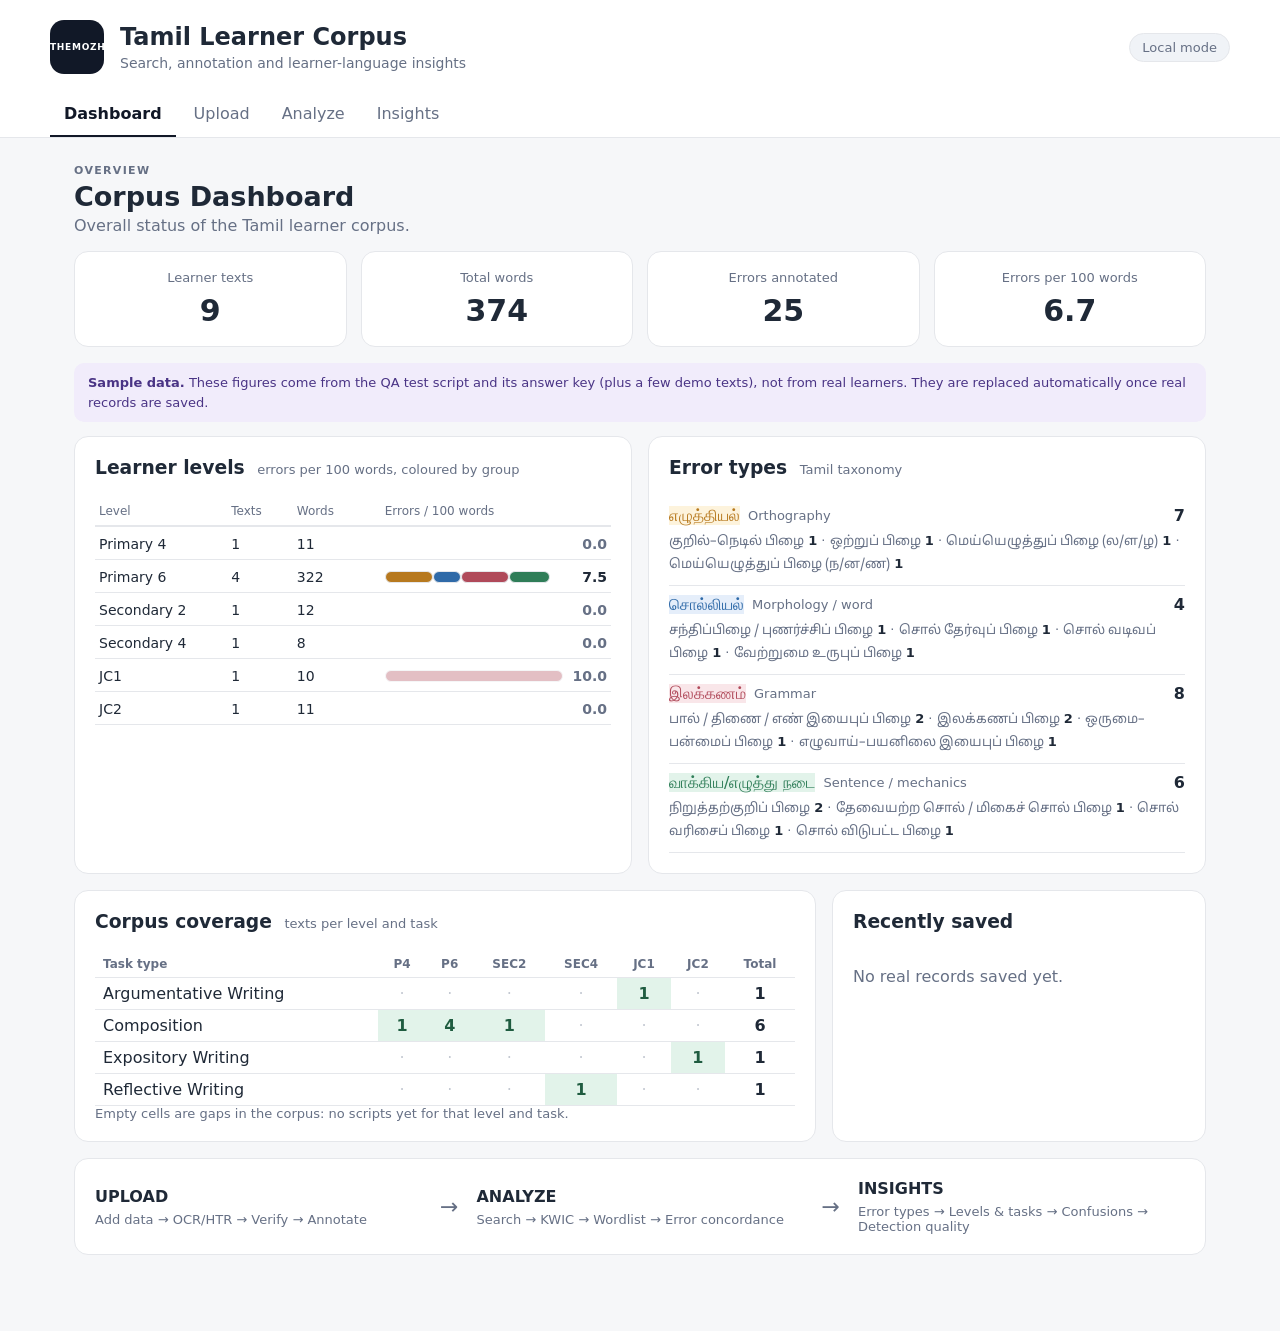
==== commit d2e10a71: "v0.17: Dashboard/Analyze/Insights on the Tamil taxonomy — error concordance with CSV, level/task pro" ====
--- a/index.html
+++ b/index.html
@@ -42,27 +42,38 @@
       <div class="stats-grid">
         <div class="card centered-card"><span>Learner texts</span><strong id="statDocs">0</strong></div>
         <div class="card centered-card"><span>Total words</span><strong id="statWords">0</strong></div>
-        <div class="card centered-card"><span>Annotations</span><strong id="statAnnotations">0</strong></div>
-        <div class="card centered-card"><span>Levels represented</span><strong id="statLevels">0</strong></div>
-      </div>
+        <div class="card centered-card"><span>Errors annotated</span><strong id="statAnnotations">0</strong></div>
+        <div class="card centered-card"><span>Errors per 100 words</span><strong id="statLevels">0</strong></div>
+      </div>
+      <div id="dashSampleBanner"></div>
 
       <div class="two-col">
         <div class="panel">
-          <h3>Learner levels</h3>
+          <h3>Learner levels <span class="small muted">errors per 100 words, coloured by group</span></h3>
           <div id="levelBreakdown"></div>
         </div>
         <div class="panel">
-          <h3>Annotation categories</h3>
+          <h3>Error types <span class="small muted">Tamil taxonomy</span></h3>
           <div id="annotationBreakdown"></div>
         </div>
       </div>
 
+      <div class="two-col">
+        <div class="panel">
+          <h3>Corpus coverage <span class="small muted">texts per level and task</span></h3>
+          <div id="coverageMatrix"></div>
+        </div>
+        <div class="panel">
+          <h3>Recently saved</h3>
+          <div id="recentRecords"></div>
+        </div>
+      </div>
       <div class="workflow panel">
         <div><strong>UPLOAD</strong><span>Add data → OCR/HTR → Verify → Annotate</span></div>
         <div class="arrow">→</div>
-        <div><strong>ANALYZE</strong><span>Search → KWIC → Wordlist → N-grams → Collocations</span></div>
+        <div><strong>ANALYZE</strong><span>Search → KWIC → Wordlist → Error concordance</span></div>
         <div class="arrow">→</div>
-        <div><strong>INSIGHTS</strong><span>Patterns → Trends → Compare levels</span></div>
+        <div><strong>INSIGHTS</strong><span>Error types → Levels &amp; tasks → Confusions → Detection quality</span></div>
       </div>
     </section>
 
@@ -490,7 +501,7 @@
       <div class="mini-stats">
         <div class="centered-card"><span>Learner texts</span><strong id="analyzeDocs">0</strong></div>
         <div class="centered-card"><span>Total words</span><strong id="analyzeWords">0</strong></div>
-        <div class="centered-card"><span>Annotations</span><strong id="analyzeAnnotations">0</strong></div>
+        <div class="centered-card"><span>Errors annotated</span><strong id="analyzeAnnotations">0</strong></div>
       </div>
 
       <div class="mode-banner" id="analyzeModeBanner">
@@ -532,6 +543,11 @@
         <div class="tool-wrap">
           <button class="toolbtn" data-tool="annotations">Annotations</button>
           <button class="info-btn" type="button" aria-label="About Annotations" data-tip="Browse linguistic or learner-error annotations. With a search term, annotations from matching texts are shown.">i</button>
+        </div>
+
+        <div class="tool-wrap">
+          <button class="toolbtn" data-tool="errors">Error Concordance</button>
+          <button class="info-btn" type="button" aria-label="About Error Concordance" data-tip="Every annotated learner error in its sentence, filterable by Tamil error group and type, task and year. Download as CSV for research.">i</button>
         </div>
 
         <div class="tool-wrap">
@@ -574,27 +590,27 @@
       <div class="tool-tabs">
         <div class="tool-wrap">
           <button class="insightbtn active" data-insight="overview">Overview</button>
-          <button class="info-btn" type="button" aria-label="About Insights Overview" data-tip="Summarises the size and composition of the selected corpus or learner level.">i</button>
-        </div>
-        <div class="tool-wrap">
-          <button class="insightbtn" data-insight="trends">Trends</button>
-          <button class="info-btn" type="button" aria-label="About Trends" data-tip="Shows how selected measures change across learner levels.">i</button>
-        </div>
-        <div class="tool-wrap">
-          <button class="insightbtn" data-insight="distribution">Distribution</button>
-          <button class="info-btn" type="button" aria-label="About Distribution" data-tip="Shows how annotations or other features are distributed within the selected corpus.">i</button>
-        </div>
-        <div class="tool-wrap">
-          <button class="insightbtn" data-insight="compare">Compare Levels</button>
-          <button class="info-btn" type="button" aria-label="About Compare Levels" data-tip="Compares normalised measures across P4, P6, Secondary 2, Secondary 4, JC1 and JC2.">i</button>
-        </div>
-        <div class="tool-wrap">
-          <button class="insightbtn" data-insight="errors">Error Patterns</button>
-          <button class="info-btn" type="button" aria-label="About Error Patterns" data-tip="Summarises recurring learner-error or annotation categories in the selected corpus.">i</button>
+          <button class="info-btn" type="button" aria-label="About Overview" data-tip="Size of the selected corpus and its error profile on the Tamil taxonomy, per 100 words.">i</button>
+        </div>
+        <div class="tool-wrap">
+          <button class="insightbtn" data-insight="errors">Error Types</button>
+          <button class="info-btn" type="button" aria-label="About Error Types" data-tip="Every Tamil error group with its sub-types, most frequent first.">i</button>
+        </div>
+        <div class="tool-wrap">
+          <button class="insightbtn" data-insight="compare">Levels & Tasks</button>
+          <button class="info-btn" type="button" aria-label="About Levels & Tasks" data-tip="Error profile per learner level (P4 → JC2) and per task type, normalised per 100 words.">i</button>
+        </div>
+        <div class="tool-wrap">
+          <button class="insightbtn" data-insight="confusions">Confusions</button>
+          <button class="info-btn" type="button" aria-label="About Confusions" data-tip="Which letters learners confuse (e.g. ல → ழ, missing ஒற்று) and which words are repeatedly misspelt.">i</button>
+        </div>
+        <div class="tool-wrap">
+          <button class="insightbtn" data-insight="detection">Detection Quality</button>
+          <button class="info-btn" type="button" aria-label="About Detection Quality" data-tip="How often annotators accepted each automatic detector's suggestions, and how many errors the tools missed.">i</button>
         </div>
         <div class="tool-wrap">
           <button class="insightbtn" data-insight="vocabulary">Vocabulary</button>
-          <button class="info-btn" type="button" aria-label="About Vocabulary" data-tip="Summarises vocabulary size, word diversity and the most frequent word forms.">i</button>
+          <button class="info-btn" type="button" aria-label="About Vocabulary" data-tip="Vocabulary size, word diversity and the most frequent word forms.">i</button>
         </div>
       </div>
 
@@ -645,6 +661,7 @@
   <script src="taxonomy.js"></script>
   <script src="stage3.js"></script>
   <script src="stage4.js"></script>
+  <script src="corpus-stats.js"></script>
   <script src="app.js"></script>
 </body>
 </html>
--- a/style.css
+++ b/style.css
@@ -1633,3 +1633,70 @@
 .a-chip.gate { background: var(--g-nadai-bg); color: #1f5c40; }
 .a-chip.possible { background: #f1ecfb; color: #5b3f99; }
 .a-card.possible { border-style: dashed; }
+
+/* =========================================================
+   v0.17 — Dashboard / Analyze / Insights on the Tamil taxonomy
+   ========================================================= */
+.sample-banner { margin: 0 0 14px; padding: 10px 14px; border-radius: 10px; background: #f1ecfb; color: #4a3485; font-size: 13px; line-height: 1.5; }
+.thin-note { margin: -4px 0 12px; }
+.seg.g-ezhuthu, .hbar-fill.g-ezhuthu { background: var(--g-ezhuthu); }
+.seg.g-sol, .hbar-fill.g-sol { background: var(--g-sol); }
+.seg.g-ilakkanam, .hbar-fill.g-ilakkanam { background: var(--g-ilakkanam); }
+.seg.g-nadai, .hbar-fill.g-nadai { background: var(--g-nadai); }
+.stack { display: flex; height: 12px; border-radius: 4px; overflow: hidden; min-width: 4px; }
+.stack .seg { height: 100%; }
+.empty-stack { width: 0; }
+
+.lvl-table { display: grid; gap: 2px; }
+.lvl-row { display: grid; grid-template-columns: 1.1fr .5fr .7fr 2fr; gap: 10px; align-items: center; padding: 7px 4px; border-bottom: 1px solid var(--border); font-size: 14px; }
+.lvl-row.head { font-size: 12px; color: var(--muted); border-bottom-width: 2px; }
+.lvl-row.none { color: #a0a7b3; }
+.lvl-rate { display: flex; align-items: center; gap: 8px; }
+.lvl-rate .stack { flex: none; max-width: calc(100% - 44px); }
+.lvl-rate b { margin-left: auto; font-variant-numeric: tabular-nums; }
+
+.grp-block { padding: 9px 0; border-bottom: 1px solid var(--border); }
+.grp-head { display: flex; align-items: center; gap: 8px; }
+.grp-head strong { margin-left: auto; font-size: 16px; }
+.grp-subs { margin-top: 5px; color: var(--muted); line-height: 1.7; }
+.grp-subs b { color: var(--text); }
+
+.cov-table th, .cov-table td { text-align: center; padding: 6px 8px; }
+.cov-table td:first-child, .cov-table th:first-child { text-align: left; }
+.cov-table td.has { background: var(--g-nadai-bg); color: #1f5c40; font-weight: 600; }
+.cov-table td.gap { color: #c4c9d2; }
+
+.hbars { display: grid; gap: 7px; margin-top: 6px; }
+.hbar-row { display: grid; grid-template-columns: minmax(150px, 1.2fr) 2fr 56px; gap: 10px; align-items: center; font-size: 14px; }
+.hbar-label .small { display: block; }
+.hbar-track { height: 14px; background: var(--soft); border-radius: 5px; overflow: hidden; }
+.hbar-fill { display: block; height: 100%; background: var(--dark); border-radius: 5px; }
+.hbar-val { text-align: right; font-variant-numeric: tabular-nums; }
+
+.insight-panels { display: grid; grid-template-columns: 1fr 1fr; gap: 16px; margin-top: 14px; }
+.insight-panels .panel, #insightOutput > .panel { margin: 0 0 16px; }
+#insightOutput h3 .small, .panel h3 .small { font-weight: 400; margin-left: 6px; }
+.prof-row { display: grid; grid-template-columns: 190px 1fr 56px; gap: 12px; align-items: center; padding: 8px 0; border-bottom: 1px solid var(--border); }
+.prof-row.none { color: #a0a7b3; }
+.prof-label { display: flex; flex-direction: column; font-weight: 600; font-size: 14px; }
+.prof-label .small { font-weight: 400; }
+.prof-row strong { text-align: right; font-variant-numeric: tabular-nums; }
+.conf-key { font-size: 18px; white-space: nowrap; }
+.det-table td, .det-table th { text-align: right; }
+.det-table td:first-child, .det-table th:first-child { text-align: left; }
+
+.conc-filters { display: flex; flex-wrap: wrap; gap: 10px; align-items: flex-end; margin: 4px 0 10px; }
+.conc-filters label { display: flex; flex-direction: column; gap: 4px; font-size: 12px; color: var(--muted); }
+.conc-filters select { padding: 7px 9px; font-size: 13px; max-width: 280px; }
+.conc-filters button { padding: 8px 12px; font-size: 13px; }
+.conc-table td { vertical-align: middle; }
+.conc-left { text-align: right; color: var(--muted); }
+.conc-table td.tamil { font-size: 15px; }
+.conc-key { white-space: nowrap; }
+#dialogText mark.a-mark { border-bottom: 2px solid var(--c); background: var(--bg); }
+@media (max-width: 900px) { .insight-panels { grid-template-columns: 1fr; } .prof-row { grid-template-columns: 1fr; } }
+.conc-key mark.a-mark, .conc-table mark.a-mark { background: var(--bg); box-shadow: inset 0 -2px 0 var(--c); cursor: default; }
+.insight-panels > .panel { min-width: 0; overflow-x: auto; }
+.prof-row.thin .stack, .lvl-row.thin .stack { opacity: .35; }
+.prof-row.thin strong, .lvl-row.thin b { color: var(--muted); }
+.prof-row .few { display: block; font-weight: 400; font-size: 11px; }
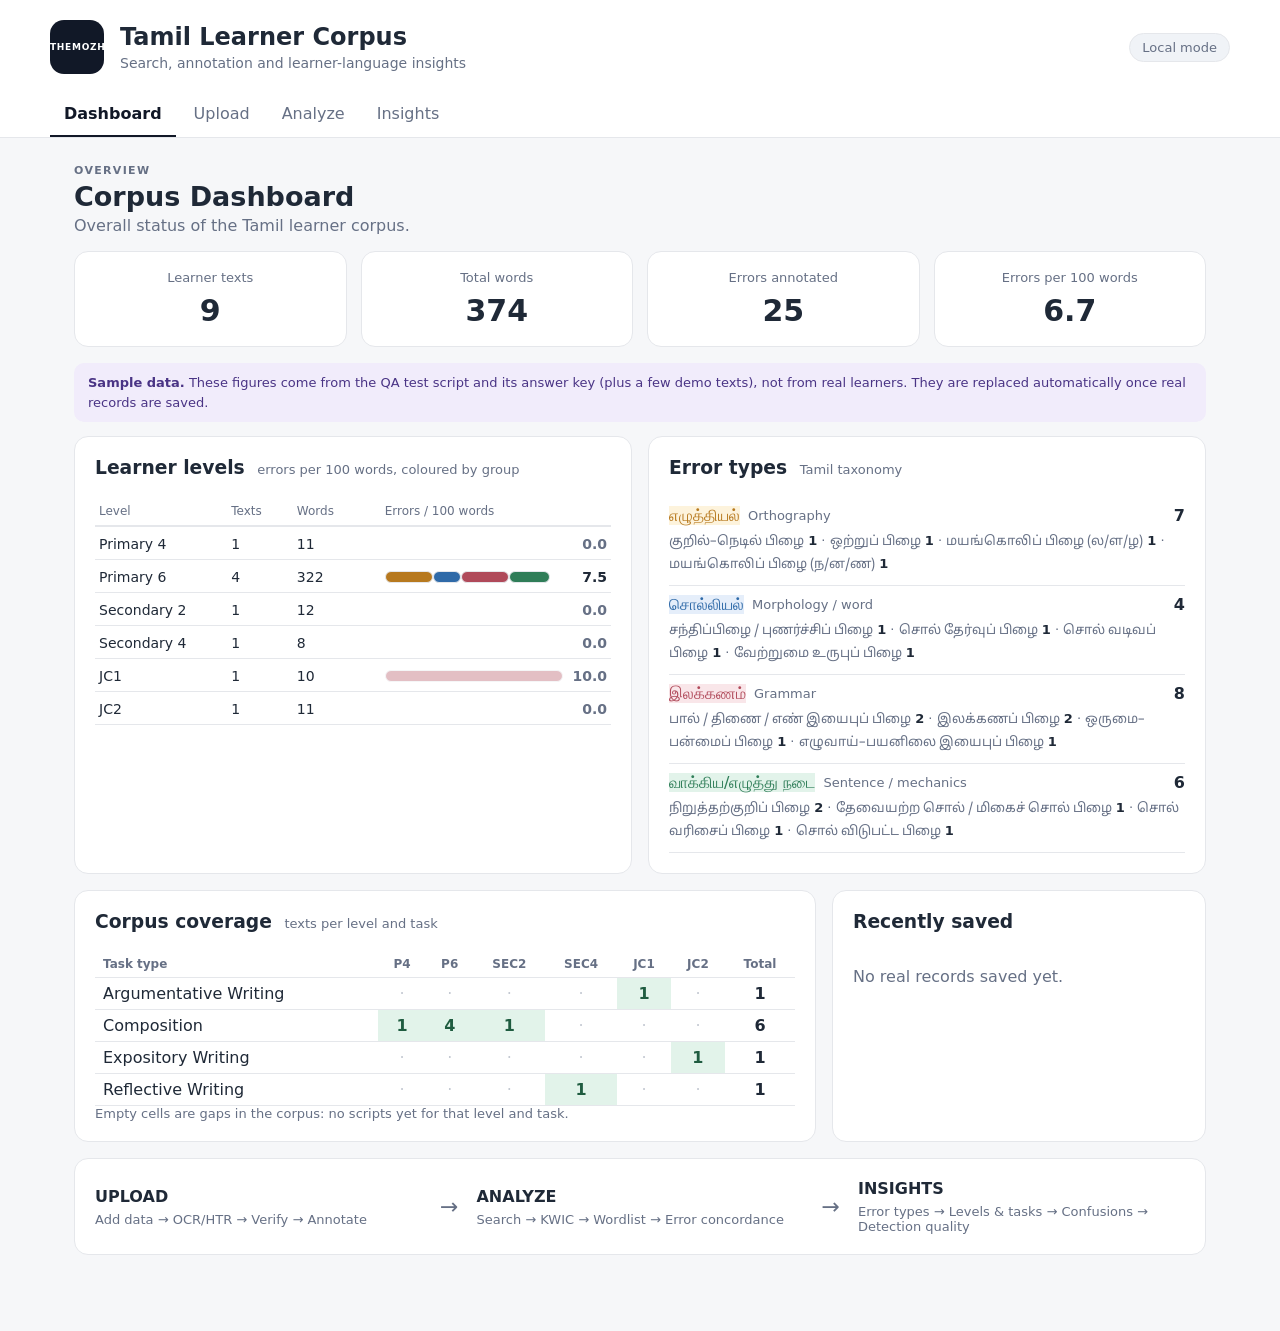
==== commit 70b69153: "Plain-language description on the recognition step Co-Authored-By: Claude Opus 5.5 <noreply@anthropi" ====
--- a/index.html
+++ b/index.html
@@ -169,10 +169,10 @@
                 </label>
               </div>
               <label class="u1-id" data-field="id">
-                <span>Record ID <span class="small muted">(created for you, and used as the file name when stored)</span></span>
+                <span>Record ID <span class="small muted">(automatic — also used as the file name when stored)</span></span>
                 <span class="u1-id-row">
-                  <input id="uploadDocId" type="text" spellcheck="false" autocomplete="off" placeholder="Filled in once level, year and task are chosen" />
-                  <button id="uploadNewIdBtn" type="button" class="text-button">Suggest ID</button>
+                  <input id="uploadDocId" type="text" spellcheck="false" autocomplete="off" readonly placeholder="Filled in automatically once level and task are chosen" />
+                  <button id="uploadEditIdBtn" type="button" class="text-button">Edit</button>
                 </span>
                 <span class="field-error" data-error-for="id"></span>
               </label>
@@ -213,13 +213,6 @@
                 </label>
               </div>
             </details>
-
-            <label class="check-row u1-consent" data-field="consent">
-              <input id="uploadConsent" type="checkbox" />
-              <span>I confirm this script may be used for the corpus, and that <strong>no learner name or other identifying detail</strong> will go into the record. <span class="req">*</span>
-                <span class="small muted">If a name is written on the page, exclude that line in Transcription Review.</span></span>
-            </label>
-            <div class="field-error" data-error-for="consent"></div>
 
             <div id="uploadPreview" class="upload-preview empty">No file selected yet.</div>
 
@@ -238,7 +231,7 @@
               <li><strong>You can stop at any time.</strong> Work saves automatically in this browser. Come back to this page later, on the same computer and browser, and choose <em>Resume where I left off</em>.</li>
             </ol>
             <div class="u1-guide-foot small">
-              <strong>Required:</strong> script file, level, year, task type and the confirmation.<br>
+              <strong>Required:</strong> the script file, level, year and task type.<br>
               <strong>Stored as:</strong> <code id="uploadStoragePath">corpus/2026/P6/P6-2026-COMP-001/</code>
             </div>
           </aside>
@@ -249,7 +242,7 @@
         <div class="step-heading">
           <div>
             <h3>2. OCR / Handwriting recognition</h3>
-            <p class="subtext">The document is processed one page at a time. Completed pages become available for transcription review immediately while later pages continue processing. Sarvam is the primary OCR; Google Vision provides an independent reading; Surya supplies line geometry.</p>
+            <p class="subtext">The document is processed one page at a time. Completed pages become available for transcription review immediately while later pages continue processing. Two handwriting recognisers (Sarvam and Google Vision) read every line; where they differ, you choose in the next step.</p>
           </div>
           <span id="processingRoute" class="status-pill">Awaiting file</span>
         </div>
@@ -334,9 +327,10 @@
               <header class="s3-panel-head">
                 <strong>Transcribed text</strong>
                 <div class="seg">
-                  <button type="button" data-transcript-view="page" class="active">Current page</button>
-                  <button type="button" data-transcript-view="document">Full document</button>
-                  <button type="button" data-transcript-view="edit" title="Edit saved text, or type the whole page">✎ Edit</button>
+                  <button type="button" data-transcript-view="page" class="active">Page</button>
+                  <button type="button" data-transcript-view="document">All pages</button>
+                  <button type="button" data-transcript-view="edit" title="Correct any line">✎ Edit lines</button>
+                  <button type="button" data-transcript-view="type" title="Type or paste the whole page (for scripts that are hard to read)">⌨ Type page</button>
                 </div>
                 <button id="s3CopyBtn" type="button" class="text-button">Copy</button>
               </header>
@@ -392,10 +386,11 @@
 
         <div class="annotation-ai-toolbar s4-toolbar">
           <button id="runErrorDetectionBtn" type="button" class="primary-btn">Run error detection</button>
-          <button id="runDiscoveryBtn" type="button" title="Open-ended AI search for errors the Tamil checks may miss (word choice, missing words). Lower confidence — review each one.">Ask AI for more (possible errors)</button>
-          <span id="errorDetectionStatus" class="small">No automatic scan run yet.</span>
+          <button id="runDiscoveryBtn" type="button" title="Open-ended search by GPT, Sarvam and Gemini for errors the Tamil checks may miss (word choice, missing words). Shown as “possible” — review each one.">Ask AI for more (possible errors)</button>
+          <span id="errorDetectionStatus" class="small">Detection runs automatically when you open this step.</span>
         </div>
         <div id="s4StaleBanner" class="s4-stale hidden"></div>
+        <div id="s4UnreviewedNote" class="s4-unreviewed small hidden"></div>
         <div class="s4-legend small" aria-label="Colour key">
           <span class="lg-title">Colour key</span>
           <span class="lg g-ezhuthu">எழுத்தியல்</span><span class="lg g-sol">சொல்லியல்</span>
@@ -408,7 +403,7 @@
           <section class="s4-textcol">
             <div class="s4-textpair">
               <div class="s4-textbox">
-                <header><strong>Original learner text</strong><span class="small">select words to annotate</span></header>
+                <header><strong>Original learner text</strong><span class="small">select words to mark an error · click between words to add a missing word</span></header>
                 <div id="s4Original" class="tamil s4-body"></div>
               </div>
               <div class="s4-textbox">
@@ -420,13 +415,14 @@
             <div id="s4SelectionTools" class="s4-seltools hidden">
               <span class="tamil s4-sel-text"></span>
               <button id="s4AddError" type="button" class="primary-btn">+ Add error</button>
+              <button id="s4AddMissing" type="button">+ Missing word after</button>
             </div>
           </section>
 
           <aside class="s4-cardcol">
             <div class="s4-filters seg">
-              <button type="button" data-a-filter="all" class="active">All <span>0</span></button>
-              <button type="button" data-a-filter="pending">Pending <span>0</span></button>
+              <button type="button" data-a-filter="pending" class="active" title="Cards still to review. Reviewed cards leave this list.">To review <span>0</span></button>
+              <button type="button" data-a-filter="all">All <span>0</span></button>
               <button type="button" data-a-filter="accepted">Accepted <span>0</span></button>
               <button type="button" data-a-filter="rejected">Rejected <span>0</span></button>
             </div>
@@ -449,6 +445,11 @@
             </div>
           </div>
           <div id="recordReview"></div>
+          <label class="check-row u1-consent" data-field="consent">
+            <input id="uploadConsent" type="checkbox" />
+            <span>I confirm this script may be used for the corpus, and that <strong>no learner name or other identifying detail</strong> is in the transcript or the record. <span class="req">*</span></span>
+          </label>
+          <div class="field-error" data-error-for="consent"></div>
           <div class="step-actions">
             <button type="button" data-prev-step="4">← Back to annotation</button>
             <button id="saveRecordBtn" type="button" class="primary-btn">Save record ✓</button>
@@ -589,7 +590,11 @@
 
       <div class="tool-tabs">
         <div class="tool-wrap">
-          <button class="insightbtn active" data-insight="overview">Overview</button>
+          <button class="insightbtn active" data-insight="intelligence">✦ Intelligence</button>
+          <button class="info-btn" type="button" aria-label="About Intelligence" data-tip="Findings the system discovers (with evidence), learner progress, school and task effects, writing quality, teaching priorities per level, and Ask the corpus.">i</button>
+        </div>
+        <div class="tool-wrap">
+          <button class="insightbtn" data-insight="overview">Overview</button>
           <button class="info-btn" type="button" aria-label="About Overview" data-tip="Size of the selected corpus and its error profile on the Tamil taxonomy, per 100 words.">i</button>
         </div>
         <div class="tool-wrap">
@@ -662,6 +667,7 @@
   <script src="stage3.js"></script>
   <script src="stage4.js"></script>
   <script src="corpus-stats.js"></script>
+  <script src="intelligence.js"></script>
   <script src="app.js"></script>
 </body>
 </html>
--- a/style.css
+++ b/style.css
@@ -1700,3 +1700,76 @@
 .prof-row.thin .stack, .lvl-row.thin .stack { opacity: .35; }
 .prof-row.thin strong, .lvl-row.thin b { color: var(--muted); }
 .prof-row .few { display: block; font-weight: 400; font-size: 11px; }
+
+/* =========================================================
+   v0.18 — Intelligence
+   ========================================================= */
+.intel-top { display: flex; justify-content: space-between; align-items: center; gap: 12px; flex-wrap: wrap; margin-bottom: 10px; }
+.intel-source button span { margin-left: 4px; opacity: .7; }
+.sim-banner { margin: 0 0 12px; padding: 10px 14px; border-radius: 10px; background: #fff4e0; color: #6b4a06; font-size: 13px; line-height: 1.55; border: 1px solid #f3d9a6; }
+.intel-nav { display: flex; flex-wrap: wrap; gap: 6px; margin: 4px 0 16px; padding-bottom: 12px; border-bottom: 1px solid var(--border); }
+.intel-nav button { padding: 7px 12px; font-size: 13px; border-radius: 999px; }
+.intel-nav button.active { background: var(--dark); color: #fff; border-color: var(--dark); }
+.intel-body .panel { margin-bottom: 16px; }
+.findings { display: grid; gap: 10px; margin-bottom: 10px; }
+.finding { display: flex; gap: 14px; align-items: flex-start; padding: 14px 16px; border: 1px solid var(--border); border-radius: 12px; background: #fff; }
+.f-icon { flex: none; width: 34px; height: 34px; border-radius: 50%; display: grid; place-items: center; font-size: 16px; background: var(--soft); }
+.k-development .f-icon { background: var(--g-ezhuthu-bg); color: var(--g-ezhuthu); }
+.k-task .f-icon { background: var(--g-sol-bg); color: var(--g-sol); }
+.k-school .f-icon { background: var(--g-ilakkanam-bg); color: var(--g-ilakkanam); }
+.k-co .f-icon, .k-progress .f-icon { background: var(--g-nadai-bg); color: var(--g-nadai); }
+.f-text { font-size: 15px; line-height: 1.6; }
+.f-sup { margin-top: 3px; }
+.spark polyline { stroke: var(--dark); stroke-width: 1.6; }
+.spark circle { fill: var(--dark); }
+.dev-table td, .dev-table th { vertical-align: middle; }
+.num { text-align: right; font-variant-numeric: tabular-nums; }
+.cls { display: inline-block; padding: 2px 8px; border-radius: 999px; font-size: 12px; font-weight: 600; }
+.cls-persistent { background: var(--g-ilakkanam-bg); color: var(--g-ilakkanam); }
+.cls-emerging { background: var(--g-sol-bg); color: var(--g-sol); }
+.cls-outgrown { background: var(--g-nadai-bg); color: #1f5c40; }
+.cls-mixed, .cls-thin { background: var(--soft); color: var(--muted); }
+.ci-table td { vertical-align: middle; }
+.ci-cell { width: 60%; }
+.ci-track { position: relative; display: block; height: 14px; background: var(--soft); border-radius: 7px; }
+.ci-range { position: absolute; top: 3px; height: 8px; border-radius: 4px; background: #b8c3d3; }
+.ci-dot { position: absolute; top: 1px; width: 12px; height: 12px; margin-left: -6px; border-radius: 50%; background: var(--dark); }
+.scatter { width: 100%; height: auto; }
+.scatter .ax { stroke: #c9d0da; }
+.scatter .axl { font-size: 11px; fill: var(--muted); }
+.scatter .axt { font-size: 10px; fill: var(--muted); }
+.scatter circle { fill-opacity: .55; }
+.lv-0 { fill: #b7791f; background: #b7791f; } .lv-1 { fill: #d49a3a; background: #d49a3a; } .lv-2 { fill: #2f6aa8; background: #2f6aa8; }
+.lv-3 { fill: #5b8fc9; background: #5b8fc9; } .lv-4 { fill: #2f7d58; background: #2f7d58; } .lv-5 { fill: #5aa67f; background: #5aa67f; }
+.lv-key { display: flex; gap: 12px; flex-wrap: wrap; color: var(--muted); }
+.lv-key i { display: inline-block; width: 9px; height: 9px; border-radius: 50%; margin-right: 4px; }
+.intel-search { width: 260px; padding: 7px 10px; margin: 2px 0 10px; }
+b.good { color: #1f5c40; } b.bad { color: var(--g-ilakkanam); }
+.prio-grid { display: grid; grid-template-columns: repeat(auto-fill, minmax(330px, 1fr)); gap: 14px; margin-top: 10px; }
+.prio-item { display: flex; gap: 12px; padding: 10px 0; border-top: 1px solid var(--border); }
+.prio-n { flex: none; width: 24px; height: 24px; border-radius: 50%; display: grid; place-items: center; background: var(--dark); color: #fff; font-size: 12px; font-weight: 700; }
+.prio-tip { margin: 4px 0; line-height: 1.5; }
+.ask-row { display: flex; gap: 8px; margin: 12px 0 8px; }
+.ask-row input { flex: 1; padding: 11px 12px; font-size: 15px; }
+.ask-examples { display: flex; flex-wrap: wrap; gap: 4px 14px; }
+.ask-answer { margin-top: 16px; }
+.ask-q { font-weight: 600; margin-bottom: 6px; }
+.ask-a { font-size: 15px; line-height: 1.7; padding: 12px 14px; background: var(--soft); border-radius: 10px; margin-bottom: 6px; }
+.k-persistent .f-icon { background: var(--g-ilakkanam-bg); color: var(--g-ilakkanam); font-size: 12px; }
+.k-emerging .f-icon { background: var(--g-sol-bg); color: var(--g-sol); }
+[data-transcript-view] { white-space: nowrap; }
+.t-edit-actions { flex-wrap: wrap; align-items: center; }
+.t-edit-actions button { padding: 7px 12px; font-size: 13px; }
+.t-type-status { color: var(--muted); }
+
+/* v0.20 — missing-word caret, delete, open-lines note */
+mark.a-mark.a-ins { display: inline-block; width: 0; position: relative; padding: 0; background: none; box-shadow: none; vertical-align: baseline; }
+mark.a-mark.a-ins::before { content: "‸"; position: absolute; left: -6px; bottom: -0.55em; font-size: 1.25em; font-weight: 700; color: var(--c); line-height: 1; }
+mark.a-mark.a-ins.s-pending::before { opacity: .85; }
+mark.a-mark.a-ins.active::before { outline: 2px solid var(--c); border-radius: 3px; }
+mark.a-mark.a-ins-text { text-decoration: underline wavy var(--c); text-underline-offset: 4px; }
+.a-ins-label { font-style: normal; color: #6b7280; font-size: 14px; }
+.a-actions .a-delete { color: #b91c1c; margin-left: auto; }
+.s4-unreviewed { padding: 8px 12px; margin: 0 0 10px; border-radius: 10px; background: #f1f5f9; border: 1px solid #dbe3ec; color: #334155; }
+.s4-unreviewed .text-button { padding: 0; font-size: inherit; }
+mark.a-mark.a-ins-view { font-size: .8em; vertical-align: super; background: var(--bg); padding: 0 3px; }
